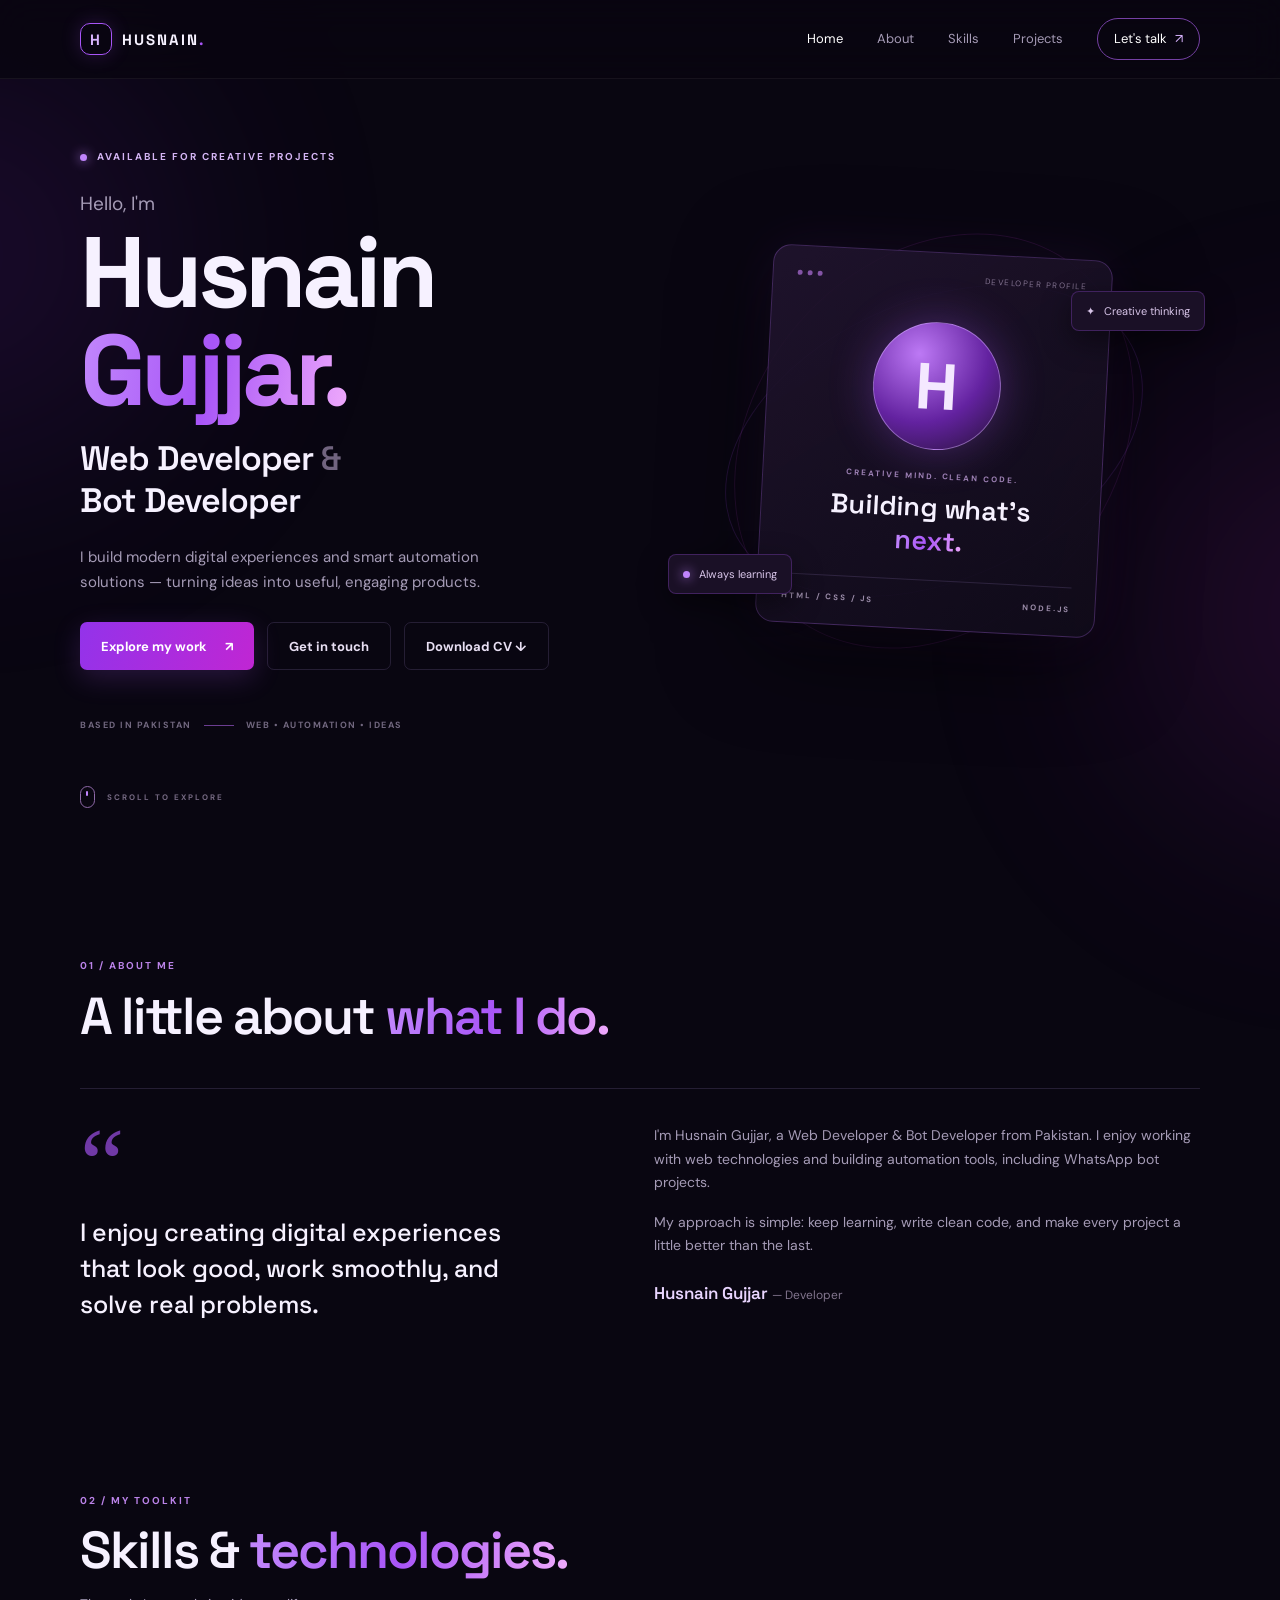
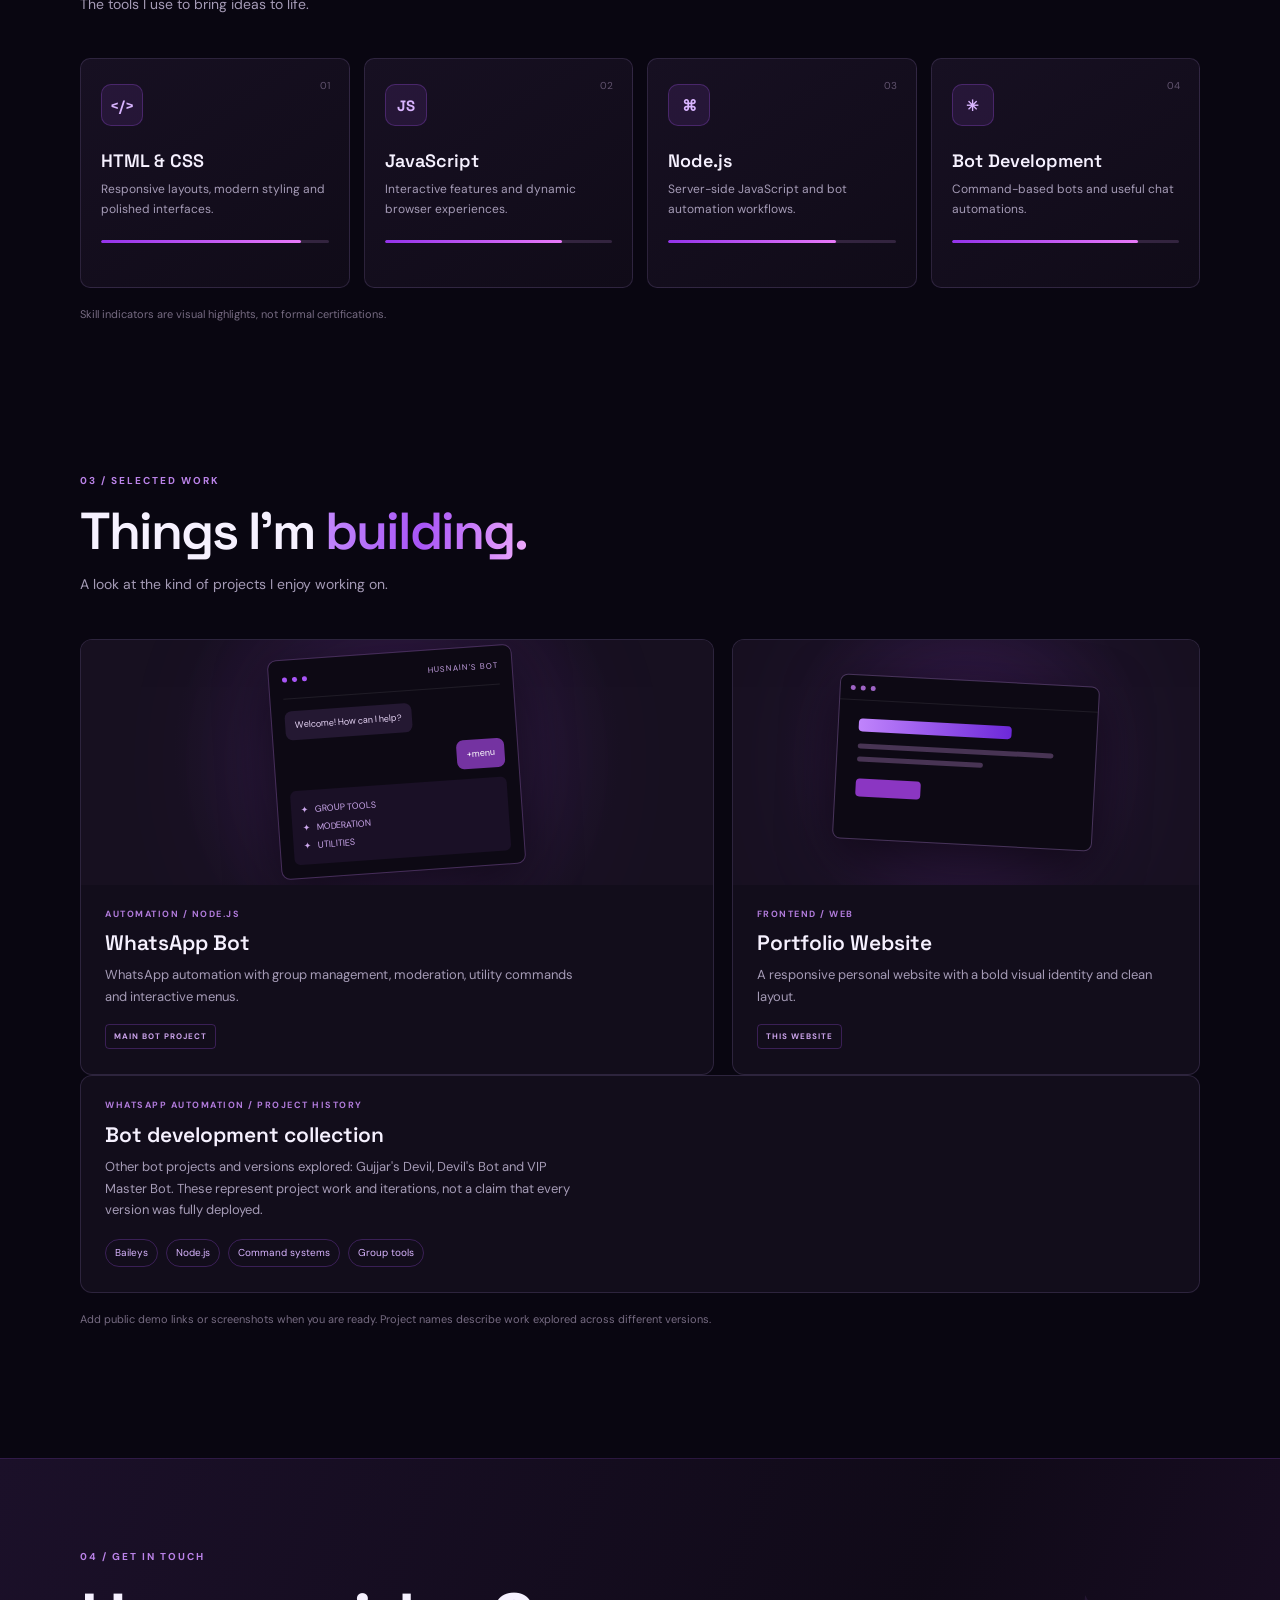
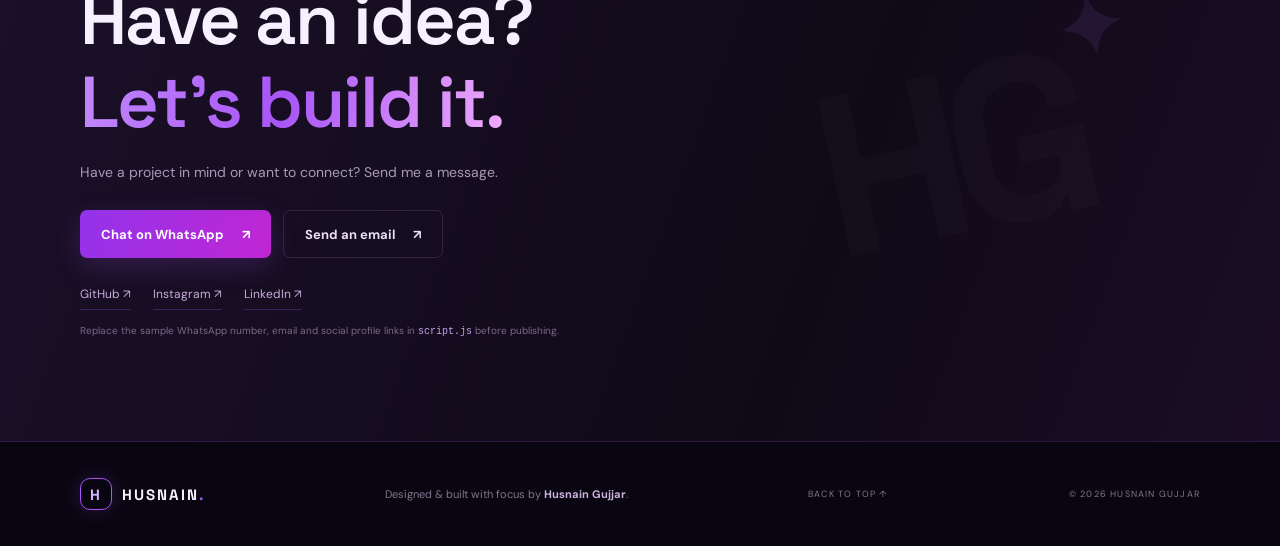
==== index.html @ bcf67e14 "Upload Husnain Portfolio Website" ====
<!DOCTYPE html>
<html lang="en">
<head>
  <meta charset="UTF-8">
  <meta name="viewport" content="width=device-width, initial-scale=1.0">
  <meta name="description" content="Husnain Gujjar — Web Developer & Bot Developer. Explore projects, skills and contact information.">
  <meta name="theme-color" content="#090611">
  <title>Husnain Gujjar | Web & Bot Developer</title>
  <link rel="preconnect" href="https://fonts.googleapis.com">
  <link rel="preconnect" href="https://fonts.gstatic.com" crossorigin>
  <link href="https://fonts.googleapis.com/css2?family=DM+Sans:wght@400;500;600;700&family=Space+Grotesk:wght@400;500;600;700&display=swap" rel="stylesheet">
  <link rel="stylesheet" href="style.css">
</head>
<body>
  <div class="page-loader" id="pageLoader" aria-label="Loading portfolio"><div class="loader-mark">H<span>.</span></div><div class="loader-track"><span></span></div><p>LOADING PORTFOLIO</p></div>
  <div class="ambient ambient-one"></div>
  <div class="ambient ambient-two"></div>
  <header class="site-header">
    <nav class="nav container" aria-label="Main navigation">
      <a class="brand" href="#home" aria-label="Husnain Gujjar home"><span class="brand-mark">H</span><span>HUSNAIN<span class="accent">.</span></span></a>
      <button class="menu-toggle" id="menuToggle" aria-label="Open navigation" aria-expanded="false"><span></span><span></span><span></span></button>
      <div class="nav-links" id="navLinks">
        <a href="#home" class="nav-link active">Home</a>
        <a href="#about" class="nav-link">About</a>
        <a href="#skills" class="nav-link">Skills</a>
        <a href="#projects" class="nav-link">Projects</a>
        <a href="#contact" class="nav-link nav-cta">Let's talk <span>↗</span></a>
      </div>
    </nav>
  </header>

  <main>
    <section class="hero section container" id="home">
      <div class="hero-copy reveal">
        <div class="eyebrow"><span class="status-dot"></span> AVAILABLE FOR CREATIVE PROJECTS</div>
        <p class="hero-intro">Hello, I'm</p>
        <h1>Husnain<br><span class="gradient-text">Gujjar.</span></h1>
        <h2>Web Developer <span class="muted">&</span><br>Bot Developer</h2>
        <p class="hero-description">I build modern digital experiences and smart automation solutions — turning ideas into useful, engaging products.</p>
        <div class="hero-actions">
          <a class="button button-primary" href="#projects">Explore my work <span>↗</span></a>
          <a class="button button-ghost" href="#contact">Get in touch</a>
          <a class="button button-ghost" href="assets/cv.pdf" download>Download CV ↓</a>
        </div>
        <div class="hero-meta"><span>BASED IN PAKISTAN</span><span class="meta-line"></span><span>WEB • AUTOMATION • IDEAS</span></div>
      </div>
      <div class="hero-art reveal">
        <div class="orbit orbit-one"></div><div class="orbit orbit-two"></div>
        <div class="profile-card">
          <div class="card-top"><span class="tiny-dot"></span><span class="tiny-dot"></span><span class="tiny-dot"></span><span class="card-label">DEVELOPER PROFILE</span></div>
          <div class="avatar photo-avatar"><img src="assets/profile.jpg" alt="Husnain Gujjar profile photo" onerror="this.style.display='none'; this.parentElement.classList.add('no-photo');"><span class="avatar-fallback">H</span><span class="avatar-spark">✦</span></div>
          <p class="card-kicker">CREATIVE MIND. CLEAN CODE.</p>
          <h3>Building what's<br><span class="gradient-text">next.</span></h3>
          <div class="card-bottom"><span>HTML / CSS / JS</span><span>NODE.JS</span></div>
        </div>
        <div class="floating-tag tag-top">✦ &nbsp; Creative thinking</div>
        <div class="floating-tag tag-bottom"><span class="status-dot"></span> Always learning</div>
      </div>
      <a href="#about" class="scroll-cue"><span class="scroll-wheel"></span> SCROLL TO EXPLORE</a>
    </section>

    <section class="section container" id="about">
      <div class="section-heading reveal"><p class="section-label">01 / ABOUT ME</p><h2>A little about <span class="gradient-text">what I do.</span></h2></div>
      <div class="about-grid">
        <div class="about-lead reveal"><span class="quote-mark">“</span><p>I enjoy creating digital experiences that look good, work smoothly, and solve real problems.</p></div>
        <div class="about-copy reveal"><p>I'm Husnain Gujjar, a Web Developer & Bot Developer from Pakistan. I enjoy working with web technologies and building automation tools, including WhatsApp bot projects.</p><p>My approach is simple: keep learning, write clean code, and make every project a little better than the last.</p><div class="about-signature">Husnain Gujjar <span>— Developer</span></div></div>
      </div>
    </section>

    <section class="section container" id="skills">
      <div class="section-heading reveal"><p class="section-label">02 / MY TOOLKIT</p><h2>Skills & <span class="gradient-text">technologies.</span></h2><p class="section-subtitle">The tools I use to bring ideas to life.</p></div>
      <div class="skills-grid">
        <article class="skill-card reveal"><span class="skill-number">01</span><div class="skill-icon">&lt;/&gt;</div><h3>HTML & CSS</h3><p>Responsive layouts, modern styling and polished interfaces.</p><div class="skill-bar"><span style="--level:88%"></span></div></article>
        <article class="skill-card reveal"><span class="skill-number">02</span><div class="skill-icon">JS</div><h3>JavaScript</h3><p>Interactive features and dynamic browser experiences.</p><div class="skill-bar"><span style="--level:78%"></span></div></article>
        <article class="skill-card reveal"><span class="skill-number">03</span><div class="skill-icon">⌘</div><h3>Node.js</h3><p>Server-side JavaScript and bot automation workflows.</p><div class="skill-bar"><span style="--level:74%"></span></div></article>
        <article class="skill-card reveal"><span class="skill-number">04</span><div class="skill-icon">✳</div><h3>Bot Development</h3><p>Command-based bots and useful chat automations.</p><div class="skill-bar"><span style="--level:82%"></span></div></article>
      </div>
      <p class="note">Skill indicators are visual highlights, not formal certifications.</p>
    </section>

    <section class="section container" id="projects">
      <div class="section-heading reveal"><p class="section-label">03 / SELECTED WORK</p><h2>Things I'm <span class="gradient-text">building.</span></h2><p class="section-subtitle">A look at the kind of projects I enjoy working on.</p></div>
      <div class="projects-grid">
        <article class="project-card project-feature reveal"><div class="project-visual visual-bot"><div class="bot-window"><div class="bot-window-top"><i></i><i></i><i></i><span>HUSNAIN'S BOT</span></div><div class="chat-line incoming">Welcome! How can I help?</div><div class="chat-line outgoing">+menu</div><div class="chat-menu">✦ &nbsp; GROUP TOOLS<br>✦ &nbsp; MODERATION<br>✦ &nbsp; UTILITIES</div></div><span class="visual-orb"></span></div><div class="project-info"><div class="project-type">AUTOMATION / NODE.JS</div><h3>WhatsApp Bot</h3><p>WhatsApp automation with group management, moderation, utility commands and interactive menus.</p><span class="project-status">MAIN BOT PROJECT</span></div></article>
        <article class="project-card reveal"><div class="project-visual visual-web"><div class="browser-mock"><div class="browser-bar"><i></i><i></i><i></i></div><div class="mock-heading"></div><div class="mock-line"></div><div class="mock-line short"></div><div class="mock-button"></div></div><span class="web-glow"></span></div><div class="project-info"><div class="project-type">FRONTEND / WEB</div><h3>Portfolio Website</h3><p>A responsive personal website with a bold visual identity and clean layout.</p><span class="project-status">THIS WEBSITE</span></div></article>
      </div>
      <article class="project-card bot-collection reveal">
        <div class="project-info">
          <div class="project-type">WHATSAPP AUTOMATION / PROJECT HISTORY</div>
          <h3>Bot development collection</h3>
          <p>Other bot projects and versions explored: Gujjar's Devil, Devil's Bot and VIP Master Bot. These represent project work and iterations, not a claim that every version was fully deployed.</p>
          <div class="project-tags"><span>Baileys</span><span>Node.js</span><span>Command systems</span><span>Group tools</span></div>
        </div>
      </article>
      <p class="note">Add public demo links or screenshots when you are ready. Project names describe work explored across different versions.</p>
    </section>

    <section class="contact-section section" id="contact">
      <div class="container contact-inner reveal"><p class="section-label">04 / GET IN TOUCH</p><h2>Have an idea?<br><span class="gradient-text">Let's build it.</span></h2><p class="contact-copy">Have a project in mind or want to connect? Send me a message.</p><div class="contact-actions">
        <a class="button button-primary" id="whatsappButton" href="https://wa.me/923000000000" target="_blank" rel="noopener">Chat on WhatsApp <span>↗</span></a>
        <a class="button button-ghost" id="emailButton" href="mailto:hello@example.com">Send an email <span>↗</span></a>
      </div>
      <div class="social-links">
        <a href="https://github.com/" target="_blank" rel="noopener">GitHub ↗</a>
        <a href="https://www.instagram.com/" target="_blank" rel="noopener">Instagram ↗</a>
        <a href="https://www.linkedin.com/" target="_blank" rel="noopener">LinkedIn ↗</a>
      </div>
      <p class="contact-hint">Replace the sample WhatsApp number, email and social profile links in <code>script.js</code> before publishing.</p></div>
      <div class="contact-decoration">HG<span>✦</span></div>
    </section>
  </main>

  <footer class="footer container"><a class="brand" href="#home"><span class="brand-mark">H</span><span>HUSNAIN<span class="accent">.</span></span></a><p>Designed & built with focus by <strong>Husnain Gujjar</strong>.</p><a href="#home" class="back-top">BACK TO TOP ↑</a><span class="copyright">© <span id="year"></span> HUSNAIN GUJJAR</span></footer>
  <script src="script.js"></script>
</body>
</html>
---- style.css ----
:root {
  --bg: #090611; --panel: #110c1c; --panel-2: #171024; --text: #f6f1ff;
  --muted: #a59bb6; --purple: #a855f7; --pink: #ec4899; --line: rgba(202,169,255,.15);
  --font: "DM Sans", sans-serif; --display: "Space Grotesk", sans-serif;
}
* { box-sizing: border-box; margin: 0; padding: 0; }
html { scroll-behavior: smooth; scroll-padding-top: 90px; }
body { background: var(--bg); color: var(--text); font-family: var(--font); line-height: 1.65; overflow-x: hidden; }
a { color: inherit; text-decoration: none; }
button { font: inherit; }
.container { width: min(1120px, calc(100% - 48px)); margin-inline: auto; }
.accent { color: var(--purple); }
.gradient-text { background: linear-gradient(100deg, #c084fc 5%, #a855f7 48%, #f0abfc 100%); -webkit-background-clip: text; background-clip: text; color: transparent; }
.ambient { position: fixed; width: 420px; height: 420px; border-radius: 50%; filter: blur(130px); opacity: .14; pointer-events: none; z-index: -1; }
.ambient-one { background: #8b2be2; top: 5%; left: -250px; }
.ambient-two { background: #c026d3; right: -280px; top: 45%; }
.site-header { position: sticky; top: 0; z-index: 20; background: rgba(9,6,17,.82); backdrop-filter: blur(18px); border-bottom: 1px solid rgba(255,255,255,.055); }
.nav { height: 78px; display: flex; align-items: center; justify-content: space-between; }
.brand { display: inline-flex; align-items: center; gap: 10px; font: 700 15px var(--display); letter-spacing: 2px; }
.brand-mark { width: 32px; height: 32px; display: grid; place-items: center; border: 1px solid #a855f7; border-radius: 10px; color: #d8b4fe; box-shadow: 0 0 20px #a855f733; }
.nav-links { display: flex; align-items: center; gap: 34px; }
.nav-link { font-size: 13px; color: var(--muted); transition: .25s; }
.nav-link:hover, .nav-link.active { color: white; }
.nav-cta { color: white; border: 1px solid #7440a3; border-radius: 30px; padding: 9px 16px; }
.nav-cta span { color: #d8b4fe; margin-left: 5px; }
.menu-toggle { display: none; background: none; border: 0; cursor: pointer; }
.menu-toggle span { display: block; width: 23px; height: 2px; margin: 5px; background: white; }
.section { padding-top: 120px; padding-bottom: 30px; }
.hero { min-height: 690px; display: grid; grid-template-columns: 1.05fr .95fr; align-items: center; position: relative; padding-top: 70px; padding-bottom: 105px; }
.eyebrow, .section-label, .hero-meta, .project-type, .project-status, .card-kicker, .card-bottom, .scroll-cue { font-size: 10px; letter-spacing: 2px; font-weight: 700; }
.eyebrow { color: #d4b5f4; display: flex; align-items: center; gap: 10px; margin-bottom: 22px; }
.status-dot, .tiny-dot { width: 7px; height: 7px; display: inline-block; border-radius: 50%; background: #c084fc; box-shadow: 0 0 12px #c084fc; }
.hero-intro { color: var(--muted); font-size: 19px; margin-bottom: 0; }
.hero h1 { font: 700 clamp(62px, 8vw, 100px)/.98 var(--display); letter-spacing: -5px; margin: 5px 0 18px; }
.hero h2 { font: 600 clamp(24px, 3vw, 34px)/1.25 var(--display); letter-spacing: -1px; }
.muted { color: #71647f; }
.hero-description { color: var(--muted); max-width: 460px; margin: 22px 0 28px; font-size: 15px; }
.hero-actions { display: flex; flex-wrap: wrap; gap: 13px; }
.button { min-height: 48px; display: inline-flex; align-items: center; justify-content: center; gap: 18px; padding: 0 21px; border-radius: 7px; font-size: 13px; font-weight: 700; transition: transform .25s, box-shadow .25s, background .25s; }
.button:hover { transform: translateY(-3px); }
.button-primary { background: linear-gradient(110deg, #9333ea, #c026d3); box-shadow: 0 8px 28px #a855f733; color: white; }
.button-primary:hover { box-shadow: 0 10px 35px #a855f766; }
.button-ghost { border: 1px solid var(--line); color: #e8dff3; }
.button-ghost:hover { background: #ffffff0b; }
.hero-meta { display: flex; align-items: center; gap: 12px; color: #71677f; margin-top: 48px; font-size: 9px; letter-spacing: 1.5px; }
.meta-line { width: 30px; height: 1px; background: #6b3d91; }
.hero-art { min-height: 430px; display: grid; place-items: center; position: relative; }
.profile-card { width: min(340px, 78%); min-height: 350px; position: relative; z-index: 2; padding: 20px 24px; border: 1px solid #b26af044; border-radius: 18px; background: linear-gradient(145deg, #21152fdd, #100b19ee); box-shadow: 0 25px 90px #0009, 0 0 55px #9b45d51b; transform: rotate(3deg); }
.card-top { display: flex; align-items: center; gap: 5px; color: #847391; }
.tiny-dot { width: 5px; height: 5px; background: #8454a6; box-shadow: none; }
.card-label { margin-left: auto; font-size: 8px; letter-spacing: 1.5px; }
.avatar { width: 128px; height: 128px; margin: 36px auto 20px; border-radius: 50%; display: grid; place-items: center; position: relative; font: 700 65px var(--display); color: #f4e8ff; background: radial-gradient(circle at 35% 25%, #bd79f5, #6322a0 55%, #241134); border: 1px solid #d8b4fe77; box-shadow: 0 0 45px #a855f755; }
.avatar-spark { position: absolute; right: -7px; top: 5px; font-size: 24px; color: #f0abfc; }
.card-kicker { text-align: center; color: #9e82b5; font-size: 8px; }
.profile-card h3 { text-align: center; font: 600 27px/1.2 var(--display); margin-top: 9px; }
.card-bottom { display: flex; justify-content: space-between; border-top: 1px solid var(--line); padding-top: 15px; margin-top: 23px; color: #9b8ca9; font-size: 8px; }
.orbit { position: absolute; border: 1px solid #a855f72a; border-radius: 50%; transform: rotate(-24deg); }
.orbit-one { width: 440px; height: 280px; }
.orbit-two { width: 360px; height: 450px; transform: rotate(40deg); border-color: #d946ef20; }
.floating-tag { position: absolute; z-index: 3; padding: 10px 14px; background: #1a1026; border: 1px solid #a855f744; border-radius: 8px; color: #d8c5e9; font-size: 11px; box-shadow: 0 10px 30px #0007; }
.tag-top { top: 65px; right: -5px; }.tag-bottom { bottom: 62px; left: 0; display: flex; align-items: center; gap: 9px; }
.scroll-cue { position: absolute; bottom: 30px; left: 0; display: flex; align-items: center; gap: 12px; color: #756982; font-size: 8px; }
.scroll-wheel { width: 15px; height: 22px; border: 1px solid #8f69a9; border-radius: 10px; position: relative; }
.scroll-wheel:after { content: ""; position: absolute; width: 2px; height: 5px; top: 4px; left: 5px; background: #c084fc; border-radius: 2px; }
.section-heading { margin-bottom: 42px; }
.section-label { color: #bb83e9; margin-bottom: 12px; }
.section-heading h2, .contact-inner h2 { font: 600 clamp(34px, 5vw, 52px)/1.15 var(--display); letter-spacing: -2px; }
.section-subtitle { color: var(--muted); margin-top: 12px; font-size: 14px; }
.about-grid { display: grid; grid-template-columns: .95fr 1.05fr; gap: 80px; padding: 35px 0 20px; border-top: 1px solid var(--line); }
.about-lead { position: relative; }
.quote-mark { font: 100px/.8 Georgia, serif; color: #a855f7; opacity: .65; }
.about-lead p { font: 500 25px/1.45 var(--display); max-width: 440px; margin-top: 8px; }
.about-copy { color: var(--muted); font-size: 14px; }
.about-copy p + p { margin-top: 17px; }
.about-signature { color: #e9d5ff; margin-top: 25px; font: 600 17px var(--display); }
.about-signature span { color: #82758e; font: 400 12px var(--font); }
.skills-grid { display: grid; grid-template-columns: repeat(4, 1fr); gap: 14px; }
.skill-card { min-height: 230px; position: relative; padding: 25px 20px; background: linear-gradient(145deg, #171022, #100b18); border: 1px solid var(--line); border-radius: 10px; transition: .3s; }
.skill-card:hover, .project-card:hover { transform: translateY(-6px); border-color: #a855f766; }
.skill-number { position: absolute; top: 19px; right: 19px; color: #62546f; font-size: 10px; }
.skill-icon { width: 42px; height: 42px; display: grid; place-items: center; border-radius: 10px; background: #a855f71c; border: 1px solid #a855f744; color: #d8b4fe; font: 700 15px var(--display); margin-bottom: 23px; }
.skill-card h3, .project-info h3 { font: 600 18px var(--display); }
.skill-card p, .project-info p { color: var(--muted); font-size: 12px; margin-top: 8px; }
.skill-bar { height: 3px; background: #33243f; margin-top: 20px; border-radius: 4px; overflow: hidden; }
.skill-bar span { display: block; width: var(--level); height: 100%; background: linear-gradient(90deg, #9333ea, #e879f9); border-radius: inherit; }
.note { color: #766b82; font-size: 11px; margin-top: 17px; }
.projects-grid { display: grid; grid-template-columns: 1.15fr .85fr; gap: 18px; }
.project-card { background: #120d1b; border: 1px solid var(--line); border-radius: 12px; overflow: hidden; transition: .3s; }
.project-visual { height: 245px; display: grid; place-items: center; position: relative; overflow: hidden; background: radial-gradient(circle at 50% 45%, #642a8d55, #171020 65%); }
.visual-web { background: radial-gradient(circle at 50% 50%, #7c2ca844, #171020 70%); }
.bot-window { width: 245px; padding: 13px; border-radius: 9px; border: 1px solid #b77ae455; background: #0d0914; box-shadow: 0 15px 50px #0008; transform: rotate(-4deg); z-index: 1; }
.bot-window-top { display: flex; align-items: center; gap: 5px; padding-bottom: 12px; border-bottom: 1px solid #ffffff14; color: #c5a1e3; font-size: 8px; letter-spacing: 1px; }
.bot-window-top i { width: 5px; height: 5px; border-radius: 50%; background: #a855f7; }.bot-window-top span { margin-left: auto; }
.chat-line { width: fit-content; padding: 7px 10px; margin-top: 12px; border-radius: 7px; font-size: 9px; }.incoming { background: #241832; color: #e7d5f6; }.outgoing { margin-left: auto; background: #7433a1; color: white; }
.chat-menu { margin-top: 10px; padding: 10px; color: #cba7ec; background: #1a1026; border-radius: 6px; font-size: 9px; line-height: 2; }
.visual-orb, .web-glow { position: absolute; width: 180px; height: 180px; border-radius: 50%; background: #a855f7; filter: blur(100px); opacity: .28; }
.browser-mock { width: 260px; height: 165px; border: 1px solid #bc8be855; border-radius: 8px; background: #0d0914; overflow: hidden; box-shadow: 0 15px 50px #0009; transform: rotate(3deg); z-index: 1; padding: 0 20px; }
.browser-bar { height: 25px; display: flex; align-items: center; gap: 5px; border-bottom: 1px solid #ffffff14; margin: 0 -20px 18px; padding: 0 10px; }.browser-bar i { width: 5px; height: 5px; border-radius: 50%; background: #9e64c5; }
.mock-heading { width: 70%; height: 13px; border-radius: 4px; background: linear-gradient(90deg, #c084fc, #6d28d9); margin-bottom: 12px; }.mock-line { width: 90%; height: 5px; border-radius: 5px; background: #483454; margin: 8px 0; }.mock-line.short { width: 58%; }.mock-button { width: 65px; height: 18px; background: #8b36c2; border-radius: 4px; margin-top: 17px; }
.project-info { padding: 22px 24px 25px; }.project-type { color: #b17bdb; font-size: 9px; letter-spacing: 1.5px; margin-bottom: 8px; }.project-info h3 { font-size: 21px; }.project-info p { max-width: 470px; font-size: 13px; }.project-status { display: inline-block; margin-top: 17px; padding: 5px 8px; border: 1px solid #a855f744; border-radius: 4px; color: #cda5ed; font-size: 8px; letter-spacing: 1px; }
.contact-section { margin-top: 100px; padding: 90px 0 100px; position: relative; overflow: hidden; background: linear-gradient(110deg, #1b1029, #100a18 65%, #1a0d25); border-top: 1px solid #a855f72b; border-bottom: 1px solid #a855f72b; }
.contact-inner { position: relative; z-index: 2; }.contact-inner h2 { font-size: clamp(45px, 7vw, 72px); margin-top: 10px; }.contact-copy { color: var(--muted); margin: 18px 0 26px; font-size: 14px; }.contact-hint { color: #796b87; font-size: 10px; margin-top: 13px; }.contact-hint code { color: #c9a0ec; }
.contact-decoration { position: absolute; right: 12%; top: 50%; transform: translateY(-50%) rotate(-12deg); font: 700 230px var(--display); color: #ffffff05; letter-spacing: -20px; }.contact-decoration span { color: #c084fc18; font-size: 80px; vertical-align: top; }
.footer { min-height: 105px; display: flex; align-items: center; justify-content: space-between; gap: 20px; flex-wrap: wrap; }.footer p { color: #82768e; font-size: 11px; }.footer p strong { color: #cbb4df; }.back-top, .copyright { color: #82768e; font-size: 9px; letter-spacing: 1.2px; }.back-top:hover { color: #d8b4fe; }
.reveal { opacity: 0; transform: translateY(22px); transition: opacity .7s ease, transform .7s ease; }.reveal.visible { opacity: 1; transform: translateY(0); }
@media (max-width: 850px) { .hero { grid-template-columns: 1fr  .8fr; gap: 10px; }.hero h1 { font-size: 76px; }.profile-card { width: 90%; }.orbit-one { width: 340px; }.orbit-two { height: 370px; }.skills-grid { grid-template-columns: repeat(2, 1fr); }.about-grid { gap: 35px; } }
@media (max-width: 650px) {
  .container { width: min(100% - 36px, 540px); }.nav { height: 68px; }.menu-toggle { display: block; }.nav-links { display: none; position: absolute; top: 68px; left: 0; right: 0; padding: 20px 24px 25px; background: #100b19; border-bottom: 1px solid var(--line); flex-direction: column; align-items: stretch; gap: 18px; }.nav-links.open { display: flex; }.nav-cta { text-align: center; }
  .hero { display: flex; flex-direction: column; align-items: stretch; padding-top: 75px; padding-bottom: 80px; }.hero h1 { font-size: clamp(65px, 18vw, 88px); letter-spacing: -4px; }.hero h2 { font-size: 27px; }.hero-description { font-size: 14px; }.hero-art { min-height: 390px; margin-top: 20px; }.profile-card { width: 270px; min-height: 325px; }.avatar { width: 110px; height: 110px; margin-top: 28px; }.tag-top { right: 0; top: 35px; }.tag-bottom { left: 0; bottom: 35px; }.orbit-one { width: 320px; height: 230px; }.orbit-two { width: 280px; height: 350px; }.scroll-cue { bottom: 15px; }
  .section { padding-top: 85px; }.section-heading h2 { font-size: 37px; }.about-grid { grid-template-columns: 1fr; gap: 20px; }.about-lead p { font-size: 23px; }.skills-grid { gap: 10px; }.skill-card { padding: 19px 15px; min-height: 220px; }.skill-card h3 { font-size: 16px; }.projects-grid { grid-template-columns: 1fr; }.project-visual { height: 220px; }.contact-section { margin-top: 65px; padding: 75px 0; }.contact-decoration { right: -5%; font-size: 150px; }.footer { padding-top: 28px; padding-bottom: 28px; }.footer p { order: 3; width: 100%; }.copyright { font-size: 8px; }
}
@media (prefers-reduced-motion: reduce) { *, *::before, *::after { scroll-behavior: auto !important; transition-duration: .01ms !important; animation-duration: .01ms !important; }.reveal { opacity: 1; transform: none; } }

/* Portfolio upgrade */
.photo-avatar { overflow:hidden; }
.photo-avatar img { position:absolute; inset:0; width:100%; height:100%; object-fit:cover; border-radius:50%; z-index:1; }
.avatar-fallback { display:none; }
.photo-avatar.no-photo .avatar-fallback { display:block; }
.contact-actions { display:flex; flex-wrap:wrap; gap:12px; }
.social-links { display:flex; flex-wrap:wrap; gap:22px; margin-top:27px; }
.social-links a { color:#c7acd9; font-size:12px; border-bottom:1px solid #a855f744; padding-bottom:4px; }
.social-links a:hover { color:#fff; }
.project-tags { display:flex; flex-wrap:wrap; gap:8px; margin-top:18px; }
.project-tags span { padding:5px 9px; border-radius:20px; border:1px solid #a855f744; color:#d8b4fe; font-size:10px; }
.bot-collection { grid-column:1 / -1; }
.page-loader { position:fixed; inset:0; z-index:1000; display:grid; align-content:center; justify-items:center; gap:17px; background:#090611; transition:opacity .5s ease, visibility .5s ease; }
.page-loader.loaded { opacity:0; visibility:hidden; }
.loader-mark { font:700 48px var(--display); color:#f3e8ff; text-shadow:0 0 30px #a855f7; }
.loader-mark span { color:#c084fc; }
.loader-track { width:130px; height:3px; background:#2b1b39; overflow:hidden; border-radius:5px; }
.loader-track span { display:block; width:45%; height:100%; background:linear-gradient(90deg,#9333ea,#f0abfc); animation:loaderMove 1s ease-in-out infinite alternate; }
.page-loader p { color:#927ba5; font-size:9px; letter-spacing:2px; }
@keyframes loaderMove { from {transform:translateX(-5%)} to {transform:translateX(125%)} }
@media(max-width:650px) { .bot-collection {grid-column:auto} .contact-actions .button {width:100%} }
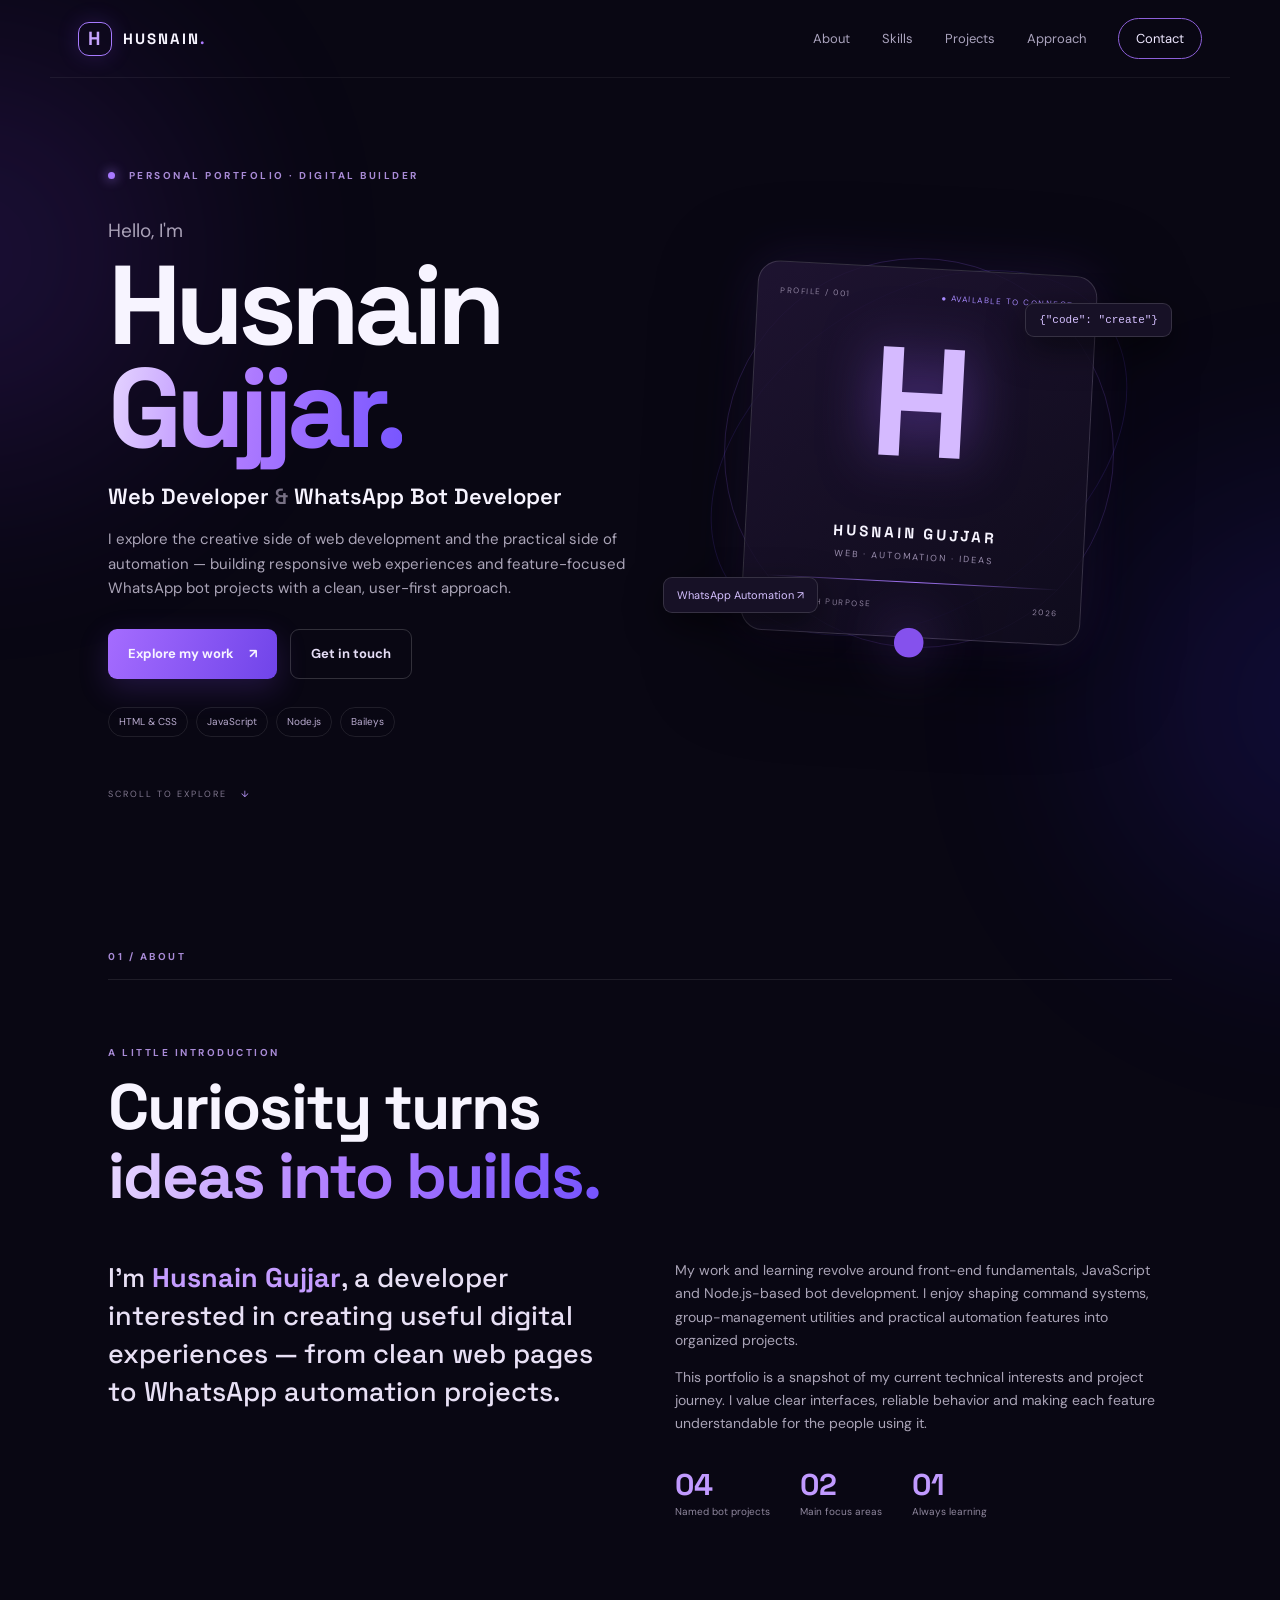
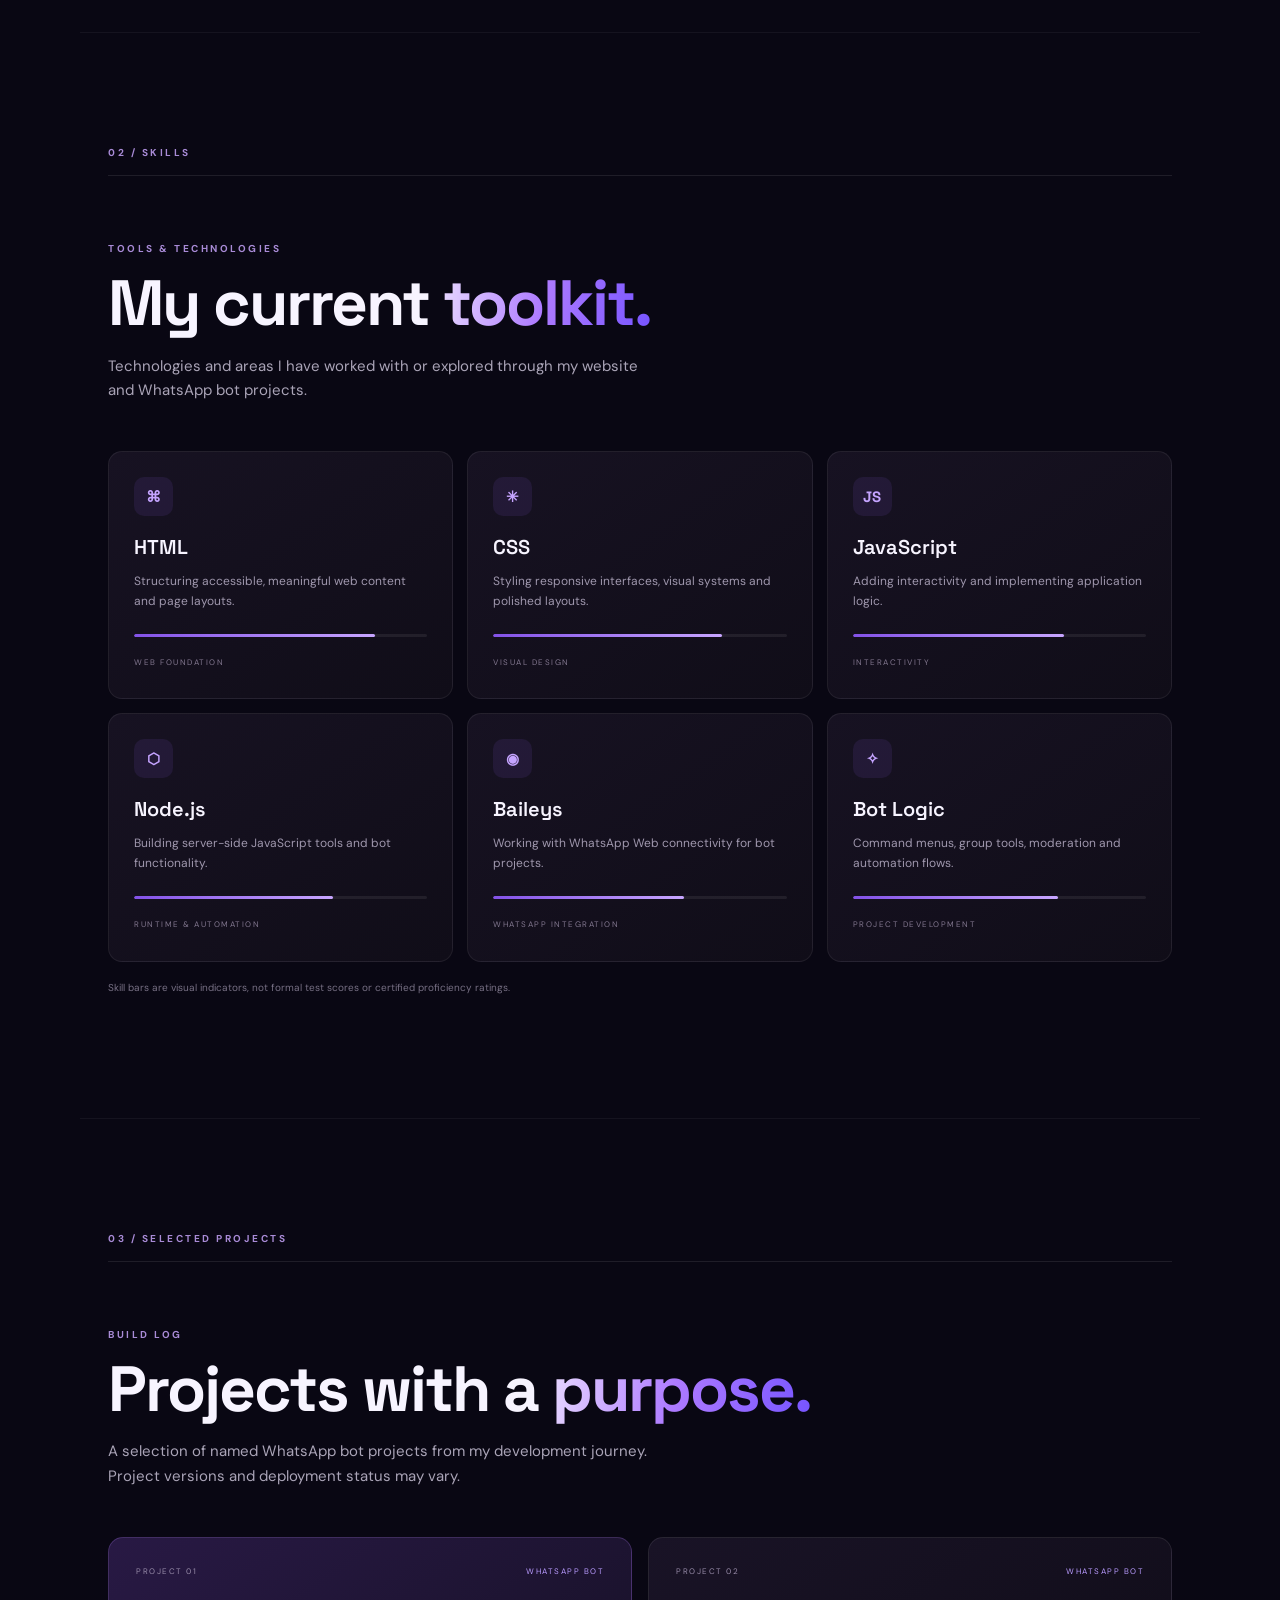
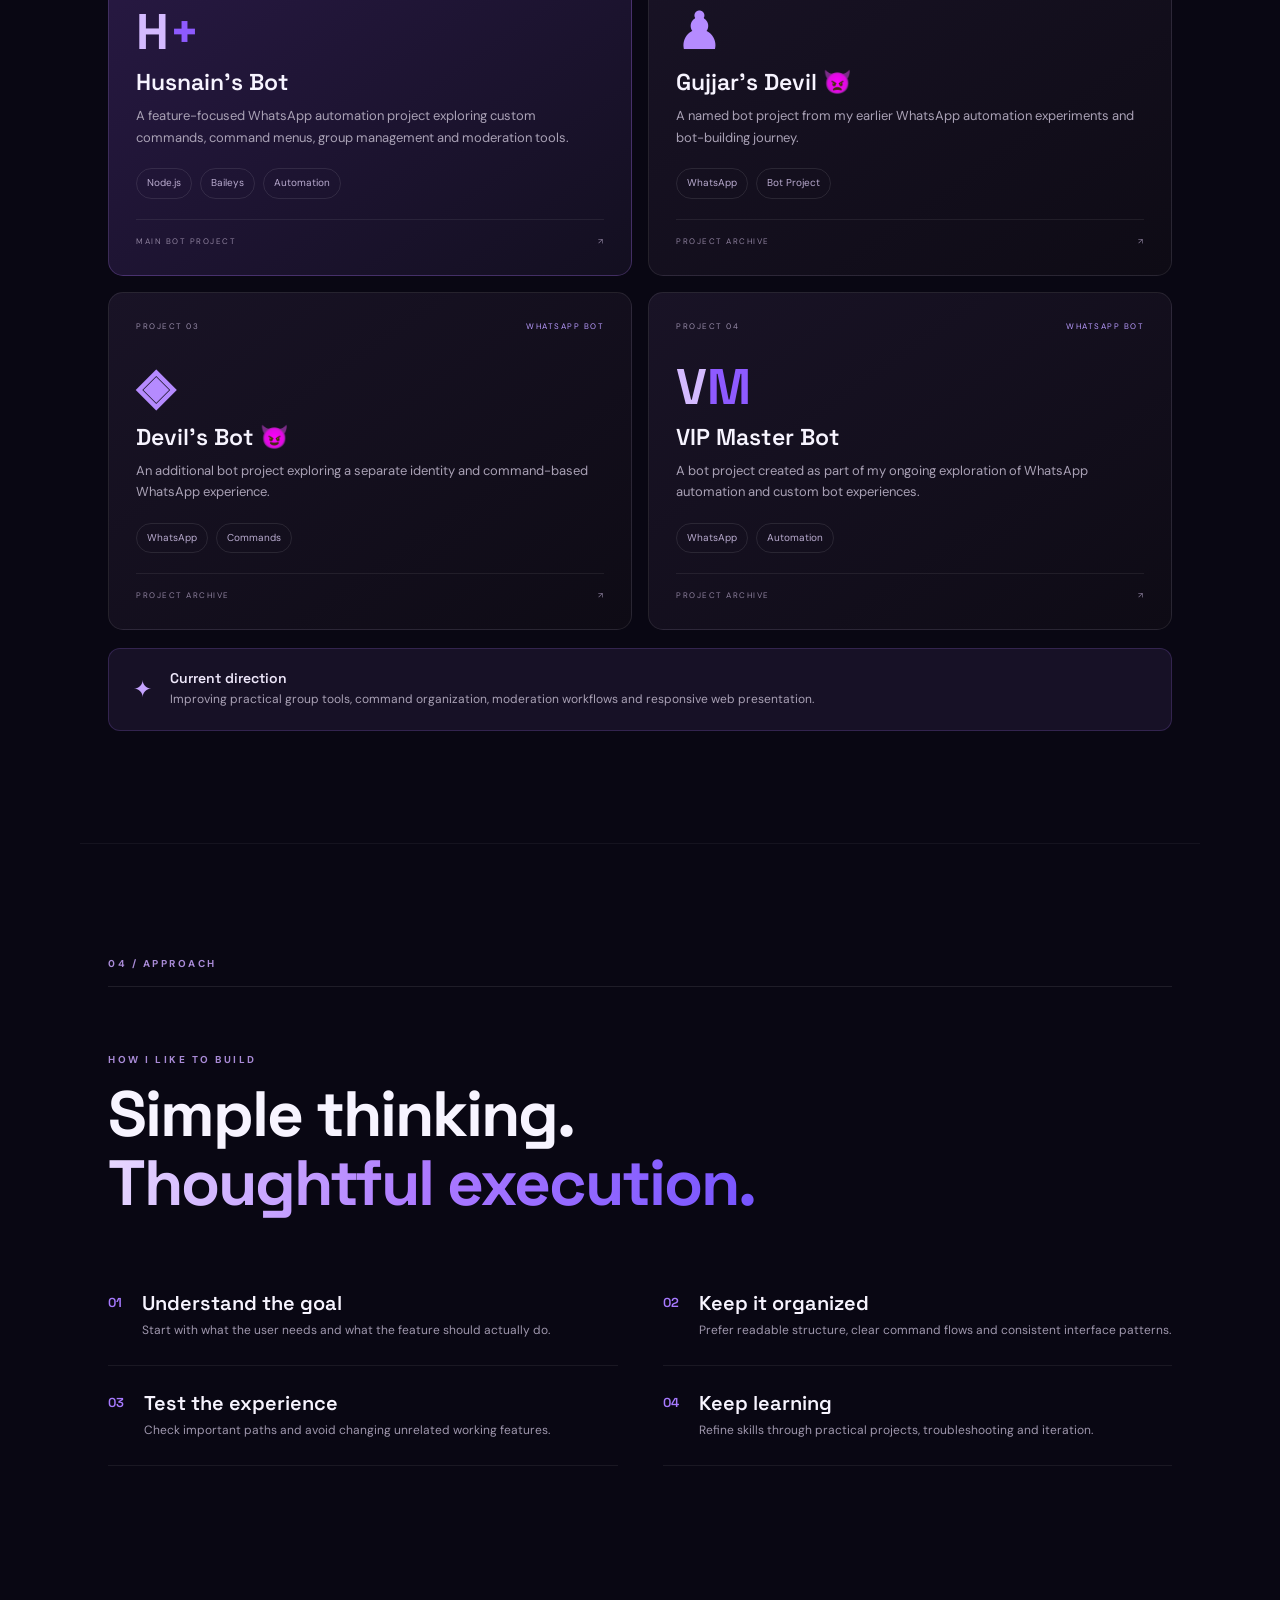
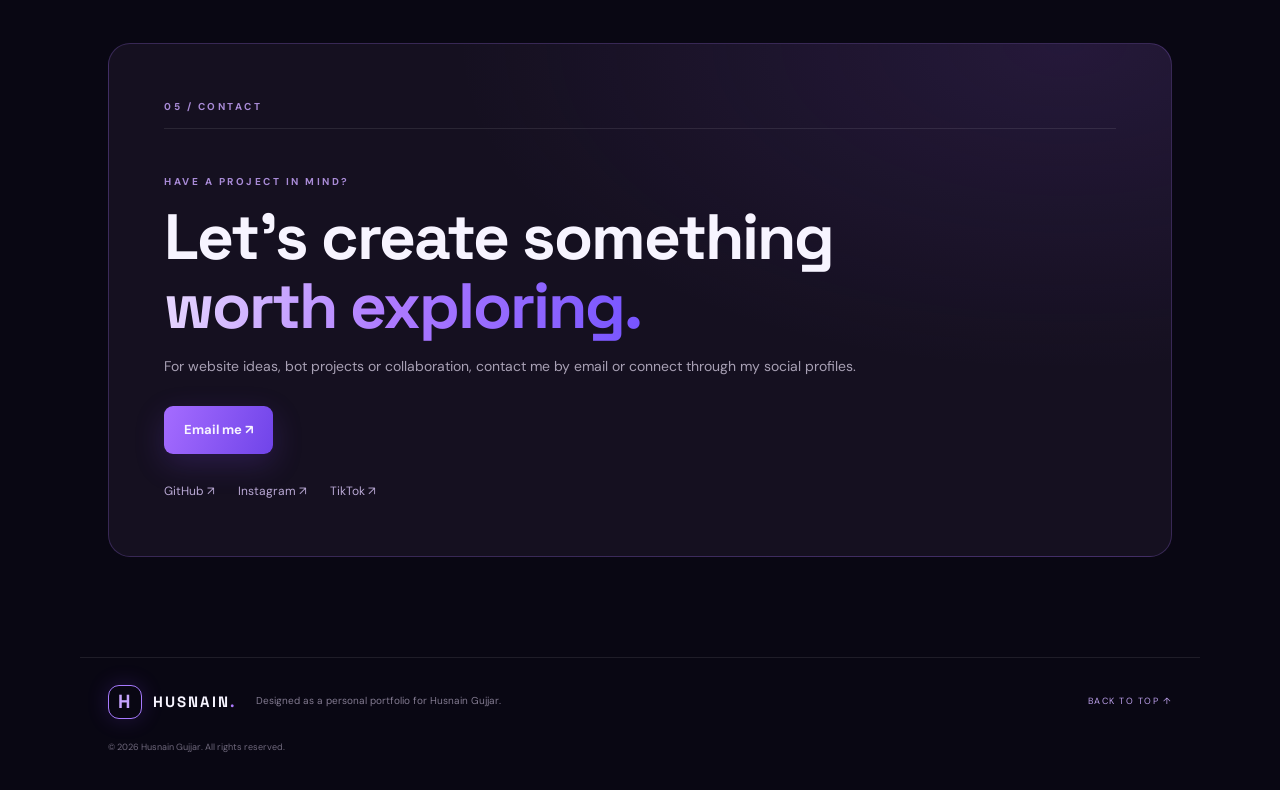
==== commit c1941795: "Husnain Gujjar Portfolio Website" ====
--- a/index.html
+++ b/index.html
@@ -1,116 +1,106 @@
-<!DOCTYPE html>
+<!doctype html>
 <html lang="en">
 <head>
-  <meta charset="UTF-8">
-  <meta name="viewport" content="width=device-width, initial-scale=1.0">
-  <meta name="description" content="Husnain Gujjar — Web Developer & Bot Developer. Explore projects, skills and contact information.">
-  <meta name="theme-color" content="#090611">
-  <title>Husnain Gujjar | Web & Bot Developer</title>
+  <meta charset="utf-8">
+  <meta name="viewport" content="width=device-width, initial-scale=1">
+  <title>Husnain Gujjar | Web Developer & WhatsApp Bot Developer</title>
+  <meta name="description" content="Explore the portfolio of Husnain Gujjar, a web and WhatsApp bot developer working with HTML, CSS, JavaScript, Node.js and Baileys to build responsive websites and automation tools.">
+  <meta name="keywords" content="Husnain Gujjar, web developer, WhatsApp bot developer, Node.js developer, Baileys, JavaScript, HTML, CSS, WhatsApp automation, portfolio">
+  <meta name="author" content="Husnain Gujjar">
+  <meta name="robots" content="index, follow">
+  <meta name="theme-color" content="#090713">
+  <meta property="og:type" content="website">
+  <meta property="og:title" content="Husnain Gujjar | Web Developer & Bot Developer">
+  <meta property="og:description" content="Personal portfolio featuring web development, WhatsApp automation and bot projects.">
+  <meta property="og:image" content="assets/og-cover.svg">
+  <meta name="twitter:card" content="summary_large_image">
+  <link rel="icon" href="assets/favicon.svg" type="image/svg+xml">
   <link rel="preconnect" href="https://fonts.googleapis.com">
   <link rel="preconnect" href="https://fonts.gstatic.com" crossorigin>
   <link href="https://fonts.googleapis.com/css2?family=DM+Sans:wght@400;500;600;700&family=Space+Grotesk:wght@400;500;600;700&display=swap" rel="stylesheet">
   <link rel="stylesheet" href="style.css">
+  <script type="application/ld+json">
+  {
+    "@context":"https://schema.org",
+    "@type":"Person",
+    "name":"Husnain Gujjar",
+    "jobTitle":"Web Developer & WhatsApp Bot Developer",
+    "knowsAbout":["HTML","CSS","JavaScript","Node.js","WhatsApp automation","Baileys","Responsive web design","Bot development"],
+    "description":"Developer focused on responsive websites and WhatsApp automation projects."
+  }
+  </script>
 </head>
 <body>
-  <div class="page-loader" id="pageLoader" aria-label="Loading portfolio"><div class="loader-mark">H<span>.</span></div><div class="loader-track"><span></span></div><p>LOADING PORTFOLIO</p></div>
-  <div class="ambient ambient-one"></div>
-  <div class="ambient ambient-two"></div>
-  <header class="site-header">
-    <nav class="nav container" aria-label="Main navigation">
-      <a class="brand" href="#home" aria-label="Husnain Gujjar home"><span class="brand-mark">H</span><span>HUSNAIN<span class="accent">.</span></span></a>
-      <button class="menu-toggle" id="menuToggle" aria-label="Open navigation" aria-expanded="false"><span></span><span></span><span></span></button>
-      <div class="nav-links" id="navLinks">
-        <a href="#home" class="nav-link active">Home</a>
-        <a href="#about" class="nav-link">About</a>
-        <a href="#skills" class="nav-link">Skills</a>
-        <a href="#projects" class="nav-link">Projects</a>
-        <a href="#contact" class="nav-link nav-cta">Let's talk <span>↗</span></a>
-      </div>
+  <div class="page-glow glow-one"></div><div class="page-glow glow-two"></div>
+  <header class="topbar">
+    <a class="brand" href="#home" aria-label="Husnain Gujjar home"><span class="brand-mark">H</span><span>HUSNAIN<span class="accent">.</span></span></a>
+    <button class="menu-toggle" aria-label="Open navigation" aria-expanded="false">☰</button>
+    <nav class="nav" id="nav">
+      <a href="#about">About</a><a href="#skills">Skills</a><a href="#projects">Projects</a><a href="#approach">Approach</a><a href="#contact" class="nav-cta">Contact</a>
     </nav>
   </header>
 
   <main>
-    <section class="hero section container" id="home">
+    <section class="hero section" id="home">
       <div class="hero-copy reveal">
-        <div class="eyebrow"><span class="status-dot"></span> AVAILABLE FOR CREATIVE PROJECTS</div>
-        <p class="hero-intro">Hello, I'm</p>
+        <div class="eyebrow"><span class="pulse"></span> PERSONAL PORTFOLIO · DIGITAL BUILDER</div>
+        <p class="hello">Hello, I'm</p>
         <h1>Husnain<br><span class="gradient-text">Gujjar.</span></h1>
-        <h2>Web Developer <span class="muted">&</span><br>Bot Developer</h2>
-        <p class="hero-description">I build modern digital experiences and smart automation solutions — turning ideas into useful, engaging products.</p>
-        <div class="hero-actions">
-          <a class="button button-primary" href="#projects">Explore my work <span>↗</span></a>
-          <a class="button button-ghost" href="#contact">Get in touch</a>
-          <a class="button button-ghost" href="assets/cv.pdf" download>Download CV ↓</a>
-        </div>
-        <div class="hero-meta"><span>BASED IN PAKISTAN</span><span class="meta-line"></span><span>WEB • AUTOMATION • IDEAS</span></div>
+        <h2>Web Developer <span class="muted">&</span> WhatsApp Bot Developer</h2>
+        <p class="hero-text">I explore the creative side of web development and the practical side of automation — building responsive web experiences and feature-focused WhatsApp bot projects with a clean, user-first approach.</p>
+        <div class="hero-actions"><a class="button primary" href="#projects">Explore my work <span>↗</span></a><a class="button secondary" href="#contact">Get in touch</a></div>
+        <div class="hero-tags"><span>HTML & CSS</span><span>JavaScript</span><span>Node.js</span><span>Baileys</span></div>
       </div>
-      <div class="hero-art reveal">
-        <div class="orbit orbit-one"></div><div class="orbit orbit-two"></div>
-        <div class="profile-card">
-          <div class="card-top"><span class="tiny-dot"></span><span class="tiny-dot"></span><span class="tiny-dot"></span><span class="card-label">DEVELOPER PROFILE</span></div>
-          <div class="avatar photo-avatar"><img src="assets/profile.jpg" alt="Husnain Gujjar profile photo" onerror="this.style.display='none'; this.parentElement.classList.add('no-photo');"><span class="avatar-fallback">H</span><span class="avatar-spark">✦</span></div>
-          <p class="card-kicker">CREATIVE MIND. CLEAN CODE.</p>
-          <h3>Building what's<br><span class="gradient-text">next.</span></h3>
-          <div class="card-bottom"><span>HTML / CSS / JS</span><span>NODE.JS</span></div>
-        </div>
-        <div class="floating-tag tag-top">✦ &nbsp; Creative thinking</div>
-        <div class="floating-tag tag-bottom"><span class="status-dot"></span> Always learning</div>
+      <div class="hero-art reveal" aria-label="Abstract purple digital profile artwork">
+        <div class="orbit orbit-a"></div><div class="orbit orbit-b"></div>
+        <div class="profile-card"><div class="card-top"><span>PROFILE / 001</span><span class="live-dot">● AVAILABLE TO CONNECT</span></div><div class="monogram">H<span>.</span></div><div class="card-name">HUSNAIN GUJJAR</div><div class="card-role">WEB · AUTOMATION · IDEAS</div><div class="card-line"></div><div class="card-bottom"><span>BUILD WITH PURPOSE</span><span>2026</span></div></div>
+        <div class="floating-chip chip-one">{"code": "create"}</div><div class="floating-chip chip-two">WhatsApp Automation ↗</div>
       </div>
-      <a href="#about" class="scroll-cue"><span class="scroll-wheel"></span> SCROLL TO EXPLORE</a>
+      <a class="scroll-cue" href="#about">SCROLL TO EXPLORE <span>↓</span></a>
     </section>
 
-    <section class="section container" id="about">
-      <div class="section-heading reveal"><p class="section-label">01 / ABOUT ME</p><h2>A little about <span class="gradient-text">what I do.</span></h2></div>
+    <section class="section about-section" id="about">
+      <div class="section-label">01 / ABOUT</div>
+      <div class="section-heading"><p class="kicker">A LITTLE INTRODUCTION</p><h2>Curiosity turns<br><span class="gradient-text">ideas into builds.</span></h2></div>
       <div class="about-grid">
-        <div class="about-lead reveal"><span class="quote-mark">“</span><p>I enjoy creating digital experiences that look good, work smoothly, and solve real problems.</p></div>
-        <div class="about-copy reveal"><p>I'm Husnain Gujjar, a Web Developer & Bot Developer from Pakistan. I enjoy working with web technologies and building automation tools, including WhatsApp bot projects.</p><p>My approach is simple: keep learning, write clean code, and make every project a little better than the last.</p><div class="about-signature">Husnain Gujjar <span>— Developer</span></div></div>
+        <div class="about-lead"><p class="large-copy">I'm <strong>Husnain Gujjar</strong>, a developer interested in creating useful digital experiences — from clean web pages to WhatsApp automation projects.</p></div>
+        <div class="about-detail"><p>My work and learning revolve around front-end fundamentals, JavaScript and Node.js-based bot development. I enjoy shaping command systems, group-management utilities and practical automation features into organized projects.</p><p>This portfolio is a snapshot of my current technical interests and project journey. I value clear interfaces, reliable behavior and making each feature understandable for the people using it.</p><div class="mini-facts"><div><strong>04</strong><span>Named bot projects</span></div><div><strong>02</strong><span>Main focus areas</span></div><div><strong>01</strong><span>Always learning</span></div></div></div>
       </div>
     </section>
 
-    <section class="section container" id="skills">
-      <div class="section-heading reveal"><p class="section-label">02 / MY TOOLKIT</p><h2>Skills & <span class="gradient-text">technologies.</span></h2><p class="section-subtitle">The tools I use to bring ideas to life.</p></div>
+    <section class="section skills-section" id="skills">
+      <div class="section-label">02 / SKILLS</div><div class="section-heading"><p class="kicker">TOOLS & TECHNOLOGIES</p><h2>My current <span class="gradient-text">toolkit.</span></h2><p class="section-intro">Technologies and areas I have worked with or explored through my website and WhatsApp bot projects.</p></div>
       <div class="skills-grid">
-        <article class="skill-card reveal"><span class="skill-number">01</span><div class="skill-icon">&lt;/&gt;</div><h3>HTML & CSS</h3><p>Responsive layouts, modern styling and polished interfaces.</p><div class="skill-bar"><span style="--level:88%"></span></div></article>
-        <article class="skill-card reveal"><span class="skill-number">02</span><div class="skill-icon">JS</div><h3>JavaScript</h3><p>Interactive features and dynamic browser experiences.</p><div class="skill-bar"><span style="--level:78%"></span></div></article>
-        <article class="skill-card reveal"><span class="skill-number">03</span><div class="skill-icon">⌘</div><h3>Node.js</h3><p>Server-side JavaScript and bot automation workflows.</p><div class="skill-bar"><span style="--level:74%"></span></div></article>
-        <article class="skill-card reveal"><span class="skill-number">04</span><div class="skill-icon">✳</div><h3>Bot Development</h3><p>Command-based bots and useful chat automations.</p><div class="skill-bar"><span style="--level:82%"></span></div></article>
+        <article class="skill-card"><span class="skill-icon">⌘</span><h3>HTML</h3><p>Structuring accessible, meaningful web content and page layouts.</p><div class="skill-bar"><i style="--level:82%"></i></div><small>WEB FOUNDATION</small></article>
+        <article class="skill-card"><span class="skill-icon">✳</span><h3>CSS</h3><p>Styling responsive interfaces, visual systems and polished layouts.</p><div class="skill-bar"><i style="--level:78%"></i></div><small>VISUAL DESIGN</small></article>
+        <article class="skill-card"><span class="skill-icon">JS</span><h3>JavaScript</h3><p>Adding interactivity and implementing application logic.</p><div class="skill-bar"><i style="--level:72%"></i></div><small>INTERACTIVITY</small></article>
+        <article class="skill-card"><span class="skill-icon">⬡</span><h3>Node.js</h3><p>Building server-side JavaScript tools and bot functionality.</p><div class="skill-bar"><i style="--level:68%"></i></div><small>RUNTIME & AUTOMATION</small></article>
+        <article class="skill-card"><span class="skill-icon">◉</span><h3>Baileys</h3><p>Working with WhatsApp Web connectivity for bot projects.</p><div class="skill-bar"><i style="--level:65%"></i></div><small>WHATSAPP INTEGRATION</small></article>
+        <article class="skill-card"><span class="skill-icon">✧</span><h3>Bot Logic</h3><p>Command menus, group tools, moderation and automation flows.</p><div class="skill-bar"><i style="--level:70%"></i></div><small>PROJECT DEVELOPMENT</small></article>
       </div>
-      <p class="note">Skill indicators are visual highlights, not formal certifications.</p>
+      <p class="note">Skill bars are visual indicators, not formal test scores or certified proficiency ratings.</p>
     </section>
 
-    <section class="section container" id="projects">
-      <div class="section-heading reveal"><p class="section-label">03 / SELECTED WORK</p><h2>Things I'm <span class="gradient-text">building.</span></h2><p class="section-subtitle">A look at the kind of projects I enjoy working on.</p></div>
+    <section class="section projects-section" id="projects">
+      <div class="section-label">03 / SELECTED PROJECTS</div><div class="section-heading"><p class="kicker">BUILD LOG</p><h2>Projects with a <span class="gradient-text">purpose.</span></h2><p class="section-intro">A selection of named WhatsApp bot projects from my development journey. Project versions and deployment status may vary.</p></div>
       <div class="projects-grid">
-        <article class="project-card project-feature reveal"><div class="project-visual visual-bot"><div class="bot-window"><div class="bot-window-top"><i></i><i></i><i></i><span>HUSNAIN'S BOT</span></div><div class="chat-line incoming">Welcome! How can I help?</div><div class="chat-line outgoing">+menu</div><div class="chat-menu">✦ &nbsp; GROUP TOOLS<br>✦ &nbsp; MODERATION<br>✦ &nbsp; UTILITIES</div></div><span class="visual-orb"></span></div><div class="project-info"><div class="project-type">AUTOMATION / NODE.JS</div><h3>WhatsApp Bot</h3><p>WhatsApp automation with group management, moderation, utility commands and interactive menus.</p><span class="project-status">MAIN BOT PROJECT</span></div></article>
-        <article class="project-card reveal"><div class="project-visual visual-web"><div class="browser-mock"><div class="browser-bar"><i></i><i></i><i></i></div><div class="mock-heading"></div><div class="mock-line"></div><div class="mock-line short"></div><div class="mock-button"></div></div><span class="web-glow"></span></div><div class="project-info"><div class="project-type">FRONTEND / WEB</div><h3>Portfolio Website</h3><p>A responsive personal website with a bold visual identity and clean layout.</p><span class="project-status">THIS WEBSITE</span></div></article>
+        <article class="project-card featured"><div class="project-meta"><span>PROJECT 01</span><span class="project-type">WHATSAPP BOT</span></div><div class="project-symbol">H<span>+</span></div><h3>Husnain's Bot</h3><p>A feature-focused WhatsApp automation project exploring custom commands, command menus, group management and moderation tools.</p><div class="project-tags"><span>Node.js</span><span>Baileys</span><span>Automation</span></div><div class="project-foot"><span>MAIN BOT PROJECT</span><span>↗</span></div></article>
+        <article class="project-card"><div class="project-meta"><span>PROJECT 02</span><span class="project-type">WHATSAPP BOT</span></div><div class="project-symbol devil">♟</div><h3>Gujjar's Devil 👿</h3><p>A named bot project from my earlier WhatsApp automation experiments and bot-building journey.</p><div class="project-tags"><span>WhatsApp</span><span>Bot Project</span></div><div class="project-foot"><span>PROJECT ARCHIVE</span><span>↗</span></div></article>
+        <article class="project-card"><div class="project-meta"><span>PROJECT 03</span><span class="project-type">WHATSAPP BOT</span></div><div class="project-symbol devil">◈</div><h3>Devil's Bot 😈</h3><p>An additional bot project exploring a separate identity and command-based WhatsApp experience.</p><div class="project-tags"><span>WhatsApp</span><span>Commands</span></div><div class="project-foot"><span>PROJECT ARCHIVE</span><span>↗</span></div></article>
+        <article class="project-card"><div class="project-meta"><span>PROJECT 04</span><span class="project-type">WHATSAPP BOT</span></div><div class="project-symbol">V<span>M</span></div><h3>VIP Master Bot</h3><p>A bot project created as part of my ongoing exploration of WhatsApp automation and custom bot experiences.</p><div class="project-tags"><span>WhatsApp</span><span>Automation</span></div><div class="project-foot"><span>PROJECT ARCHIVE</span><span>↗</span></div></article>
       </div>
-      <article class="project-card bot-collection reveal">
-        <div class="project-info">
-          <div class="project-type">WHATSAPP AUTOMATION / PROJECT HISTORY</div>
-          <h3>Bot development collection</h3>
-          <p>Other bot projects and versions explored: Gujjar's Devil, Devil's Bot and VIP Master Bot. These represent project work and iterations, not a claim that every version was fully deployed.</p>
-          <div class="project-tags"><span>Baileys</span><span>Node.js</span><span>Command systems</span><span>Group tools</span></div>
-        </div>
-      </article>
-      <p class="note">Add public demo links or screenshots when you are ready. Project names describe work explored across different versions.</p>
+      <div class="project-callout"><span class="callout-icon">✦</span><p><strong>Current direction</strong><br>Improving practical group tools, command organization, moderation workflows and responsive web presentation.</p></div>
     </section>
 
-    <section class="contact-section section" id="contact">
-      <div class="container contact-inner reveal"><p class="section-label">04 / GET IN TOUCH</p><h2>Have an idea?<br><span class="gradient-text">Let's build it.</span></h2><p class="contact-copy">Have a project in mind or want to connect? Send me a message.</p><div class="contact-actions">
-        <a class="button button-primary" id="whatsappButton" href="https://wa.me/923000000000" target="_blank" rel="noopener">Chat on WhatsApp <span>↗</span></a>
-        <a class="button button-ghost" id="emailButton" href="mailto:hello@example.com">Send an email <span>↗</span></a>
-      </div>
-      <div class="social-links">
-        <a href="https://github.com/" target="_blank" rel="noopener">GitHub ↗</a>
-        <a href="https://www.instagram.com/" target="_blank" rel="noopener">Instagram ↗</a>
-        <a href="https://www.linkedin.com/" target="_blank" rel="noopener">LinkedIn ↗</a>
-      </div>
-      <p class="contact-hint">Replace the sample WhatsApp number, email and social profile links in <code>script.js</code> before publishing.</p></div>
-      <div class="contact-decoration">HG<span>✦</span></div>
+    <section class="section approach-section" id="approach">
+      <div class="section-label">04 / APPROACH</div><div class="section-heading"><p class="kicker">HOW I LIKE TO BUILD</p><h2>Simple thinking.<br><span class="gradient-text">Thoughtful execution.</span></h2></div>
+      <div class="approach-grid"><div class="approach-item"><span>01</span><div><h3>Understand the goal</h3><p>Start with what the user needs and what the feature should actually do.</p></div></div><div class="approach-item"><span>02</span><div><h3>Keep it organized</h3><p>Prefer readable structure, clear command flows and consistent interface patterns.</p></div></div><div class="approach-item"><span>03</span><div><h3>Test the experience</h3><p>Check important paths and avoid changing unrelated working features.</p></div></div><div class="approach-item"><span>04</span><div><h3>Keep learning</h3><p>Refine skills through practical projects, troubleshooting and iteration.</p></div></div></div>
+    </section>
+
+    <section class="section contact-section" id="contact">
+      <div class="contact-panel"><div class="section-label">05 / CONTACT</div><p class="kicker">HAVE A PROJECT IN MIND?</p><h2>Let's create something<br><span class="gradient-text">worth exploring.</span></h2><p class="contact-copy">For website ideas, bot projects or collaboration, contact me by email or connect through my social profiles.</p><div class="hero-actions"><a class="button primary" id="email-link" href="mailto:mrzahusnain@gmail.com">Email me ↗</a></div><div class="social-links"><a data-platform="github" href="https://github.com/Husnain-Gujjar" target="_blank" rel="noopener">GitHub ↗</a><a data-platform="instagram" href="https://www.instagram.com/lestyouknow/" target="_blank" rel="noopener">Instagram ↗</a><a data-platform="tiktok" href="https://www.tiktok.com/@husnaingujjar7676" target="_blank" rel="noopener">TikTok ↗</a></div></div>
     </section>
   </main>
-
-  <footer class="footer container"><a class="brand" href="#home"><span class="brand-mark">H</span><span>HUSNAIN<span class="accent">.</span></span></a><p>Designed & built with focus by <strong>Husnain Gujjar</strong>.</p><a href="#home" class="back-top">BACK TO TOP ↑</a><span class="copyright">© <span id="year"></span> HUSNAIN GUJJAR</span></footer>
+  <footer><a class="brand" href="#home"><span class="brand-mark">H</span><span>HUSNAIN<span class="accent">.</span></span></a><p>Designed as a personal portfolio for Husnain Gujjar.</p><a href="#home" class="back-top">BACK TO TOP ↑</a><small>© <span id="year"></span> Husnain Gujjar. All rights reserved.</small></footer>
   <script src="script.js"></script>
-</body>
-</html>
+</body></html>
--- a/style.css
+++ b/style.css
@@ -1,134 +1,3 @@
- :root {
-  --bg: #090611; --panel: #110c1c; --panel-2: #171024; --text: #f6f1ff;
-  --muted: #a59bb6; --purple: #a855f7; --pink: #ec4899; --line: rgba(202,169,255,.15);
-  --font: "DM Sans", sans-serif; --display: "Space Grotesk", sans-serif;
-}
-* { box-sizing: border-box; margin: 0; padding: 0; }
-html { scroll-behavior: smooth; scroll-padding-top: 90px; }
-body { background: var(--bg); color: var(--text); font-family: var(--font); line-height: 1.65; overflow-x: hidden; }
-a { color: inherit; text-decoration: none; }
-button { font: inherit; }
-.container { width: min(1120px, calc(100% - 48px)); margin-inline: auto; }
-.accent { color: var(--purple); }
-.gradient-text { background: linear-gradient(100deg, #c084fc 5%, #a855f7 48%, #f0abfc 100%); -webkit-background-clip: text; background-clip: text; color: transparent; }
-.ambient { position: fixed; width: 420px; height: 420px; border-radius: 50%; filter: blur(130px); opacity: .14; pointer-events: none; z-index: -1; }
-.ambient-one { background: #8b2be2; top: 5%; left: -250px; }
-.ambient-two { background: #c026d3; right: -280px; top: 45%; }
-.site-header { position: sticky; top: 0; z-index: 20; background: rgba(9,6,17,.82); backdrop-filter: blur(18px); border-bottom: 1px solid rgba(255,255,255,.055); }
-.nav { height: 78px; display: flex; align-items: center; justify-content: space-between; }
-.brand { display: inline-flex; align-items: center; gap: 10px; font: 700 15px var(--display); letter-spacing: 2px; }
-.brand-mark { width: 32px; height: 32px; display: grid; place-items: center; border: 1px solid #a855f7; border-radius: 10px; color: #d8b4fe; box-shadow: 0 0 20px #a855f733; }
-.nav-links { display: flex; align-items: center; gap: 34px; }
-.nav-link { font-size: 13px; color: var(--muted); transition: .25s; }
-.nav-link:hover, .nav-link.active { color: white; }
-.nav-cta { color: white; border: 1px solid #7440a3; border-radius: 30px; padding: 9px 16px; }
-.nav-cta span { color: #d8b4fe; margin-left: 5px; }
-.menu-toggle { display: none; background: none; border: 0; cursor: pointer; }
-.menu-toggle span { display: block; width: 23px; height: 2px; margin: 5px; background: white; }
-.section { padding-top: 120px; padding-bottom: 30px; }
-.hero { min-height: 690px; display: grid; grid-template-columns: 1.05fr .95fr; align-items: center; position: relative; padding-top: 70px; padding-bottom: 105px; }
-.eyebrow, .section-label, .hero-meta, .project-type, .project-status, .card-kicker, .card-bottom, .scroll-cue { font-size: 10px; letter-spacing: 2px; font-weight: 700; }
-.eyebrow { color: #d4b5f4; display: flex; align-items: center; gap: 10px; margin-bottom: 22px; }
-.status-dot, .tiny-dot { width: 7px; height: 7px; display: inline-block; border-radius: 50%; background: #c084fc; box-shadow: 0 0 12px #c084fc; }
-.hero-intro { color: var(--muted); font-size: 19px; margin-bottom: 0; }
-.hero h1 { font: 700 clamp(62px, 8vw, 100px)/.98 var(--display); letter-spacing: -5px; margin: 5px 0 18px; }
-.hero h2 { font: 600 clamp(24px, 3vw, 34px)/1.25 var(--display); letter-spacing: -1px; }
-.muted { color: #71647f; }
-.hero-description { color: var(--muted); max-width: 460px; margin: 22px 0 28px; font-size: 15px; }
-.hero-actions { display: flex; flex-wrap: wrap; gap: 13px; }
-.button { min-height: 48px; display: inline-flex; align-items: center; justify-content: center; gap: 18px; padding: 0 21px; border-radius: 7px; font-size: 13px; font-weight: 700; transition: transform .25s, box-shadow .25s, background .25s; }
-.button:hover { transform: translateY(-3px); }
-.button-primary { background: linear-gradient(110deg, #9333ea, #c026d3); box-shadow: 0 8px 28px #a855f733; color: white; }
-.button-primary:hover { box-shadow: 0 10px 35px #a855f766; }
-.button-ghost { border: 1px solid var(--line); color: #e8dff3; }
-.button-ghost:hover { background: #ffffff0b; }
-.hero-meta { display: flex; align-items: center; gap: 12px; color: #71677f; margin-top: 48px; font-size: 9px; letter-spacing: 1.5px; }
-.meta-line { width: 30px; height: 1px; background: #6b3d91; }
-.hero-art { min-height: 430px; display: grid; place-items: center; position: relative; }
-.profile-card { width: min(340px, 78%); min-height: 350px; position: relative; z-index: 2; padding: 20px 24px; border: 1px solid #b26af044; border-radius: 18px; background: linear-gradient(145deg, #21152fdd, #100b19ee); box-shadow: 0 25px 90px #0009, 0 0 55px #9b45d51b; transform: rotate(3deg); }
-.card-top { display: flex; align-items: center; gap: 5px; color: #847391; }
-.tiny-dot { width: 5px; height: 5px; background: #8454a6; box-shadow: none; }
-.card-label { margin-left: auto; font-size: 8px; letter-spacing: 1.5px; }
-.avatar { width: 128px; height: 128px; margin: 36px auto 20px; border-radius: 50%; display: grid; place-items: center; position: relative; font: 700 65px var(--display); color: #f4e8ff; background: radial-gradient(circle at 35% 25%, #bd79f5, #6322a0 55%, #241134); border: 1px solid #d8b4fe77; box-shadow: 0 0 45px #a855f755; }
-.avatar-spark { position: absolute; right: -7px; top: 5px; font-size: 24px; color: #f0abfc; }
-.card-kicker { text-align: center; color: #9e82b5; font-size: 8px; }
-.profile-card h3 { text-align: center; font: 600 27px/1.2 var(--display); margin-top: 9px; }
-.card-bottom { display: flex; justify-content: space-between; border-top: 1px solid var(--line); padding-top: 15px; margin-top: 23px; color: #9b8ca9; font-size: 8px; }
-.orbit { position: absolute; border: 1px solid #a855f72a; border-radius: 50%; transform: rotate(-24deg); }
-.orbit-one { width: 440px; height: 280px; }
-.orbit-two { width: 360px; height: 450px; transform: rotate(40deg); border-color: #d946ef20; }
-.floating-tag { position: absolute; z-index: 3; padding: 10px 14px; background: #1a1026; border: 1px solid #a855f744; border-radius: 8px; color: #d8c5e9; font-size: 11px; box-shadow: 0 10px 30px #0007; }
-.tag-top { top: 65px; right: -5px; }.tag-bottom { bottom: 62px; left: 0; display: flex; align-items: center; gap: 9px; }
-.scroll-cue { position: absolute; bottom: 30px; left: 0; display: flex; align-items: center; gap: 12px; color: #756982; font-size: 8px; }
-.scroll-wheel { width: 15px; height: 22px; border: 1px solid #8f69a9; border-radius: 10px; position: relative; }
-.scroll-wheel:after { content: ""; position: absolute; width: 2px; height: 5px; top: 4px; left: 5px; background: #c084fc; border-radius: 2px; }
-.section-heading { margin-bottom: 42px; }
-.section-label { color: #bb83e9; margin-bottom: 12px; }
-.section-heading h2, .contact-inner h2 { font: 600 clamp(34px, 5vw, 52px)/1.15 var(--display); letter-spacing: -2px; }
-.section-subtitle { color: var(--muted); margin-top: 12px; font-size: 14px; }
-.about-grid { display: grid; grid-template-columns: .95fr 1.05fr; gap: 80px; padding: 35px 0 20px; border-top: 1px solid var(--line); }
-.about-lead { position: relative; }
-.quote-mark { font: 100px/.8 Georgia, serif; color: #a855f7; opacity: .65; }
-.about-lead p { font: 500 25px/1.45 var(--display); max-width: 440px; margin-top: 8px; }
-.about-copy { color: var(--muted); font-size: 14px; }
-.about-copy p + p { margin-top: 17px; }
-.about-signature { color: #e9d5ff; margin-top: 25px; font: 600 17px var(--display); }
-.about-signature span { color: #82758e; font: 400 12px var(--font); }
-.skills-grid { display: grid; grid-template-columns: repeat(4, 1fr); gap: 14px; }
-.skill-card { min-height: 230px; position: relative; padding: 25px 20px; background: linear-gradient(145deg, #171022, #100b18); border: 1px solid var(--line); border-radius: 10px; transition: .3s; }
-.skill-card:hover, .project-card:hover { transform: translateY(-6px); border-color: #a855f766; }
-.skill-number { position: absolute; top: 19px; right: 19px; color: #62546f; font-size: 10px; }
-.skill-icon { width: 42px; height: 42px; display: grid; place-items: center; border-radius: 10px; background: #a855f71c; border: 1px solid #a855f744; color: #d8b4fe; font: 700 15px var(--display); margin-bottom: 23px; }
-.skill-card h3, .project-info h3 { font: 600 18px var(--display); }
-.skill-card p, .project-info p { color: var(--muted); font-size: 12px; margin-top: 8px; }
-.skill-bar { height: 3px; background: #33243f; margin-top: 20px; border-radius: 4px; overflow: hidden; }
-.skill-bar span { display: block; width: var(--level); height: 100%; background: linear-gradient(90deg, #9333ea, #e879f9); border-radius: inherit; }
-.note { color: #766b82; font-size: 11px; margin-top: 17px; }
-.projects-grid { display: grid; grid-template-columns: 1.15fr .85fr; gap: 18px; }
-.project-card { background: #120d1b; border: 1px solid var(--line); border-radius: 12px; overflow: hidden; transition: .3s; }
-.project-visual { height: 245px; display: grid; place-items: center; position: relative; overflow: hidden; background: radial-gradient(circle at 50% 45%, #642a8d55, #171020 65%); }
-.visual-web { background: radial-gradient(circle at 50% 50%, #7c2ca844, #171020 70%); }
-.bot-window { width: 245px; padding: 13px; border-radius: 9px; border: 1px solid #b77ae455; background: #0d0914; box-shadow: 0 15px 50px #0008; transform: rotate(-4deg); z-index: 1; }
-.bot-window-top { display: flex; align-items: center; gap: 5px; padding-bottom: 12px; border-bottom: 1px solid #ffffff14; color: #c5a1e3; font-size: 8px; letter-spacing: 1px; }
-.bot-window-top i { width: 5px; height: 5px; border-radius: 50%; background: #a855f7; }.bot-window-top span { margin-left: auto; }
-.chat-line { width: fit-content; padding: 7px 10px; margin-top: 12px; border-radius: 7px; font-size: 9px; }.incoming { background: #241832; color: #e7d5f6; }.outgoing { margin-left: auto; background: #7433a1; color: white; }
-.chat-menu { margin-top: 10px; padding: 10px; color: #cba7ec; background: #1a1026; border-radius: 6px; font-size: 9px; line-height: 2; }
-.visual-orb, .web-glow { position: absolute; width: 180px; height: 180px; border-radius: 50%; background: #a855f7; filter: blur(100px); opacity: .28; }
-.browser-mock { width: 260px; height: 165px; border: 1px solid #bc8be855; border-radius: 8px; background: #0d0914; overflow: hidden; box-shadow: 0 15px 50px #0009; transform: rotate(3deg); z-index: 1; padding: 0 20px; }
-.browser-bar { height: 25px; display: flex; align-items: center; gap: 5px; border-bottom: 1px solid #ffffff14; margin: 0 -20px 18px; padding: 0 10px; }.browser-bar i { width: 5px; height: 5px; border-radius: 50%; background: #9e64c5; }
-.mock-heading { width: 70%; height: 13px; border-radius: 4px; background: linear-gradient(90deg, #c084fc, #6d28d9); margin-bottom: 12px; }.mock-line { width: 90%; height: 5px; border-radius: 5px; background: #483454; margin: 8px 0; }.mock-line.short { width: 58%; }.mock-button { width: 65px; height: 18px; background: #8b36c2; border-radius: 4px; margin-top: 17px; }
-.project-info { padding: 22px 24px 25px; }.project-type { color: #b17bdb; font-size: 9px; letter-spacing: 1.5px; margin-bottom: 8px; }.project-info h3 { font-size: 21px; }.project-info p { max-width: 470px; font-size: 13px; }.project-status { display: inline-block; margin-top: 17px; padding: 5px 8px; border: 1px solid #a855f744; border-radius: 4px; color: #cda5ed; font-size: 8px; letter-spacing: 1px; }
-.contact-section { margin-top: 100px; padding: 90px 0 100px; position: relative; overflow: hidden; background: linear-gradient(110deg, #1b1029, #100a18 65%, #1a0d25); border-top: 1px solid #a855f72b; border-bottom: 1px solid #a855f72b; }
-.contact-inner { position: relative; z-index: 2; }.contact-inner h2 { font-size: clamp(45px, 7vw, 72px); margin-top: 10px; }.contact-copy { color: var(--muted); margin: 18px 0 26px; font-size: 14px; }.contact-hint { color: #796b87; font-size: 10px; margin-top: 13px; }.contact-hint code { color: #c9a0ec; }
-.contact-decoration { position: absolute; right: 12%; top: 50%; transform: translateY(-50%) rotate(-12deg); font: 700 230px var(--display); color: #ffffff05; letter-spacing: -20px; }.contact-decoration span { color: #c084fc18; font-size: 80px; vertical-align: top; }
-.footer { min-height: 105px; display: flex; align-items: center; justify-content: space-between; gap: 20px; flex-wrap: wrap; }.footer p { color: #82768e; font-size: 11px; }.footer p strong { color: #cbb4df; }.back-top, .copyright { color: #82768e; font-size: 9px; letter-spacing: 1.2px; }.back-top:hover { color: #d8b4fe; }
-.reveal { opacity: 0; transform: translateY(22px); transition: opacity .7s ease, transform .7s ease; }.reveal.visible { opacity: 1; transform: translateY(0); }
-@media (max-width: 850px) { .hero { grid-template-columns: 1fr  .8fr; gap: 10px; }.hero h1 { font-size: 76px; }.profile-card { width: 90%; }.orbit-one { width: 340px; }.orbit-two { height: 370px; }.skills-grid { grid-template-columns: repeat(2, 1fr); }.about-grid { gap: 35px; } }
-@media (max-width: 650px) {
-  .container { width: min(100% - 36px, 540px); }.nav { height: 68px; }.menu-toggle { display: block; }.nav-links { display: none; position: absolute; top: 68px; left: 0; right: 0; padding: 20px 24px 25px; background: #100b19; border-bottom: 1px solid var(--line); flex-direction: column; align-items: stretch; gap: 18px; }.nav-links.open { display: flex; }.nav-cta { text-align: center; }
-  .hero { display: flex; flex-direction: column; align-items: stretch; padding-top: 75px; padding-bottom: 80px; }.hero h1 { font-size: clamp(65px, 18vw, 88px); letter-spacing: -4px; }.hero h2 { font-size: 27px; }.hero-description { font-size: 14px; }.hero-art { min-height: 390px; margin-top: 20px; }.profile-card { width: 270px; min-height: 325px; }.avatar { width: 110px; height: 110px; margin-top: 28px; }.tag-top { right: 0; top: 35px; }.tag-bottom { left: 0; bottom: 35px; }.orbit-one { width: 320px; height: 230px; }.orbit-two { width: 280px; height: 350px; }.scroll-cue { bottom: 15px; }
-  .section { padding-top: 85px; }.section-heading h2 { font-size: 37px; }.about-grid { grid-template-columns: 1fr; gap: 20px; }.about-lead p { font-size: 23px; }.skills-grid { gap: 10px; }.skill-card { padding: 19px 15px; min-height: 220px; }.skill-card h3 { font-size: 16px; }.projects-grid { grid-template-columns: 1fr; }.project-visual { height: 220px; }.contact-section { margin-top: 65px; padding: 75px 0; }.contact-decoration { right: -5%; font-size: 150px; }.footer { padding-top: 28px; padding-bottom: 28px; }.footer p { order: 3; width: 100%; }.copyright { font-size: 8px; }
-}
-@media (prefers-reduced-motion: reduce) { *, *::before, *::after { scroll-behavior: auto !important; transition-duration: .01ms !important; animation-duration: .01ms !important; }.reveal { opacity: 1; transform: none; } }
-
-/* Portfolio upgrade */
-.photo-avatar { overflow:hidden; }
-.photo-avatar img { position:absolute; inset:0; width:100%; height:100%; object-fit:cover; border-radius:50%; z-index:1; }
-.avatar-fallback { display:none; }
-.photo-avatar.no-photo .avatar-fallback { display:block; }
-.contact-actions { display:flex; flex-wrap:wrap; gap:12px; }
-.social-links { display:flex; flex-wrap:wrap; gap:22px; margin-top:27px; }
-.social-links a { color:#c7acd9; font-size:12px; border-bottom:1px solid #a855f744; padding-bottom:4px; }
-.social-links a:hover { color:#fff; }
-.project-tags { display:flex; flex-wrap:wrap; gap:8px; margin-top:18px; }
-.project-tags span { padding:5px 9px; border-radius:20px; border:1px solid #a855f744; color:#d8b4fe; font-size:10px; }
-.bot-collection { grid-column:1 / -1; }
-.page-loader { position:fixed; inset:0; z-index:1000; display:grid; align-content:center; justify-items:center; gap:17px; background:#090611; transition:opacity .5s ease, visibility .5s ease; }
-.page-loader.loaded { opacity:0; visibility:hidden; }
-.loader-mark { font:700 48px var(--display); color:#f3e8ff; text-shadow:0 0 30px #a855f7; }
-.loader-mark span { color:#c084fc; }
-.loader-track { width:130px; height:3px; background:#2b1b39; overflow:hidden; border-radius:5px; }
-.loader-track span { display:block; width:45%; height:100%; background:linear-gradient(90deg,#9333ea,#f0abfc); animation:loaderMove 1s ease-in-out infinite alternate; }
-.page-loader p { color:#927ba5; font-size:9px; letter-spacing:2px; }
-@keyframes loaderMove { from {transform:translateX(-5%)} to {transform:translateX(125%)} }
-@media(max-width:650px) { .bot-collection {grid-column:auto} .contact-actions .button {width:100%} }
+*{box-sizing:border-box}html{scroll-behavior:smooth;scroll-padding-top:90px}body{margin:0;background:#090713;color:#f7f4ff;font-family:"DM Sans",sans-serif;line-height:1.65;overflow-x:hidden}a{color:inherit;text-decoration:none}.page-glow{position:fixed;width:420px;height:420px;border-radius:50%;filter:blur(120px);opacity:.16;pointer-events:none;z-index:-1}.glow-one{background:#873cff;top:5%;left:-240px}.glow-two{background:#3c2bff;right:-260px;top:55%}.topbar{height:78px;max-width:1180px;margin:auto;padding:0 28px;display:flex;align-items:center;justify-content:space-between;border-bottom:1px solid #ffffff10;position:relative;z-index:5}.brand{display:flex;align-items:center;gap:11px;font:700 15px "Space Grotesk";letter-spacing:2px}.brand-mark{width:34px;height:34px;border:1px solid #a77aff;border-radius:11px;display:grid;place-items:center;color:#c6a4ff;font-size:19px;box-shadow:0 0 22px #8b4dff30}.accent{color:#ad7aff}.nav{display:flex;align-items:center;gap:32px;font-size:13px;color:#aaa3bd}.nav a:hover,.social-links a:hover{color:#c6a4ff}.nav-cta{padding:9px 17px;border:1px solid #8d60d9;border-radius:30px;color:#eee7ff}.menu-toggle{display:none;background:none;color:white;border:0;font-size:25px}.section{max-width:1120px;margin:auto;padding:112px 28px;position:relative}.hero{min-height:690px;display:grid;grid-template-columns:1.05fr .95fr;align-items:center;padding-top:90px;padding-bottom:100px}.eyebrow,.kicker,.section-label{font-size:10px;letter-spacing:2.5px;color:#a98bd7;font-weight:700}.pulse{display:inline-block;width:7px;height:7px;background:#a879ff;border-radius:50%;box-shadow:0 0 12px #a879ff;margin-right:9px}.hello{font-size:19px;color:#aaa2b8;margin:30px 0 0}.hero h1{font:700 clamp(64px,9vw,112px)/.92 "Space Grotesk";letter-spacing:-6px;margin:8px 0 22px}.gradient-text{background:linear-gradient(100deg,#e8d9ff,#ad7aff 48%,#7654ff);-webkit-background-clip:text;background-clip:text;color:transparent}.hero h2{font:600 clamp(17px,2vw,22px) "Space Grotesk";margin:0 0 17px}.muted{color:#777084}.hero-text,.section-intro{max-width:540px;color:#aaa4b7;font-size:15px}.hero-actions{display:flex;gap:13px;flex-wrap:wrap;margin:28px 0}.button{display:inline-flex;align-items:center;gap:15px;padding:13px 20px;border-radius:9px;font-size:13px;font-weight:700;transition:.25s}.button:hover{transform:translateY(-3px)}.primary{background:linear-gradient(110deg,#a56cff,#7044e9);box-shadow:0 10px 30px #8149ed35}.secondary{border:1px solid #ffffff2b;color:#e5ddf5}.hero-tags,.project-tags{display:flex;gap:8px;flex-wrap:wrap}.hero-tags span,.project-tags span{font-size:10px;color:#b9abcF;border:1px solid #ffffff18;padding:6px 10px;border-radius:30px}.hero-art{height:430px;display:grid;place-items:center;position:relative}.profile-card{width:min(340px,85%);height:370px;padding:22px;border:1px solid #ffffff25;border-radius:22px;background:linear-gradient(145deg,#211635dd,#100d1ddd);box-shadow:0 25px 90px #0008,0 0 55px #8b54ff25;position:relative;z-index:2;transform:rotate(3deg)}.card-top,.card-bottom,.project-meta,.project-foot{display:flex;justify-content:space-between;align-items:center;font-size:8px;letter-spacing:1.5px;color:#8f829f}.live-dot{color:#a98aff}.monogram{height:220px;display:grid;place-items:center;font:700 155px "Space Grotesk";color:#d5baff;text-shadow:0 0 55px #9c5dff80}.monogram span{color:#8551ed}.card-name{text-align:center;font:700 15px "Space Grotesk";letter-spacing:3px}.card-role{text-align:center;font-size:9px;letter-spacing:2px;color:#9b8eae;margin-top:7px}.card-line{height:1px;background:linear-gradient(90deg,transparent,#a879ff,transparent);margin:17px 0}.orbit{position:absolute;border:1px solid #9a6aff3b;border-radius:50%;width:390px;height:390px}.orbit-b{width:460px;height:310px;transform:rotate(-35deg);border-color:#7654ff2b}.floating-chip{position:absolute;z-index:3;padding:10px 13px;background:#171126;border:1px solid #ffffff22;border-radius:9px;font:11px monospace;color:#d5c0ff;box-shadow:0 12px 35px #0008}.chip-one{top:65px;right:0}.chip-two{bottom:55px;left:-4px;font-family:"DM Sans"}.scroll-cue{position:absolute;bottom:35px;left:28px;font-size:9px;letter-spacing:2px;color:#81788f}.scroll-cue span{color:#bd9aff;margin-left:10px}.section-label{border-bottom:1px solid #ffffff17;padding-bottom:13px;margin-bottom:65px}.section-heading{margin-bottom:48px}.section-heading .kicker,.contact-panel .kicker{margin:0 0 12px}.section-heading h2,.contact-panel h2{font:700 clamp(38px,6vw,64px)/1.08 "Space Grotesk";letter-spacing:-2px;margin:0}.about-grid{display:grid;grid-template-columns:1fr 1fr;gap:70px}.large-copy{font:500 27px/1.4 "Space Grotesk";color:#e8e0f5;margin:0}.large-copy strong{color:#c49cff}.about-detail p{color:#aaa4b7;font-size:14px;margin-top:0}.mini-facts{display:flex;gap:30px;margin-top:30px}.mini-facts div{display:flex;flex-direction:column}.mini-facts strong{font:700 30px "Space Grotesk";color:#c19aff}.mini-facts span{font-size:10px;color:#8f879d}.skills-section{border-top:1px solid #ffffff0d}.skills-grid{display:grid;grid-template-columns:repeat(3,1fr);gap:14px}.skill-card{padding:25px;background:linear-gradient(145deg,#171222,#100d18);border:1px solid #ffffff12;border-radius:14px;transition:.25s}.skill-card:hover,.project-card:hover{transform:translateY(-5px);border-color:#9e70e85c}.skill-icon{display:grid;place-items:center;width:39px;height:39px;border-radius:10px;background:#8c5ce51b;color:#c5a4ff;font:700 15px "Space Grotesk"}.skill-card h3,.approach-item h3{font:600 20px "Space Grotesk";margin:18px 0 5px}.skill-card p,.approach-item p{font-size:12px;color:#9f97ad;min-height:40px}.skill-bar{height:3px;background:#ffffff12;border-radius:9px;margin:22px 0 10px;overflow:hidden}.skill-bar i{display:block;width:var(--level);height:100%;background:linear-gradient(90deg,#8352e8,#c7a5ff);border-radius:9px}.skill-card small{font-size:8px;letter-spacing:1.5px;color:#82778f}.note{font-size:10px;color:#777084;margin-top:18px}.projects-section{border-top:1px solid #ffffff0d}.projects-grid{display:grid;grid-template-columns:repeat(2,1fr);gap:16px}.project-card{padding:27px;border:1px solid #ffffff17;border-radius:15px;background:linear-gradient(145deg,#191326,#0e0b15);transition:.25s;min-height:310px;display:flex;flex-direction:column}.project-card.featured{background:linear-gradient(145deg,#281944,#130f20);border-color:#9a70d84a}.project-meta{color:#988ca9}.project-type{color:#b99bff}.project-symbol{font:700 50px "Space Grotesk";color:#d4baff;margin:22px 0 3px}.project-symbol span{color:#8e5aff}.project-symbol.devil{color:#b58bff}.project-card h3{font:600 23px "Space Grotesk";margin:0 0 8px}.project-card p{font-size:13px;color:#a9a1b5;max-width:460px;margin:0 0 20px}.project-tags{margin-top:auto}.project-foot{border-top:1px solid #ffffff12;padding-top:15px;margin-top:20px}.project-callout{display:flex;gap:18px;align-items:center;border:1px solid #8e64d83b;background:#171126;padding:20px 24px;border-radius:12px;margin-top:18px}.callout-icon{font-size:23px;color:#c5a3ff}.project-callout p{font-size:12px;color:#a9a1b5;margin:0}.project-callout strong{font:600 14px "Space Grotesk";color:#eee7fa}.approach-section{border-top:1px solid #ffffff0d}.approach-grid{display:grid;grid-template-columns:1fr 1fr;gap:0 45px}.approach-item{display:flex;gap:20px;padding:24px 0;border-bottom:1px solid #ffffff12}.approach-item>span{font:600 13px "Space Grotesk";color:#a77aff;padding-top:4px}.approach-item h3{margin:0}.approach-item p{margin:5px 0 0;min-height:0}.contact-section{padding-top:65px;padding-bottom:100px}.contact-panel{border:1px solid #8d65d54a;border-radius:22px;padding:55px;background:radial-gradient(ellipse at 90% 0%,#7042b52c,transparent 45%),#151020}.contact-panel .section-label{margin-bottom:45px}.contact-panel h2{margin-top:12px}.contact-copy{color:#a8a0b4;font-size:14px}.social-links{display:flex;gap:23px;flex-wrap:wrap;margin-top:28px;font-size:12px;color:#b9a8d4}footer{max-width:1120px;margin:auto;padding:25px 28px 35px;border-top:1px solid #ffffff17;display:flex;align-items:center;gap:20px;flex-wrap:wrap}footer p{font-size:10px;color:#827a90;margin-right:auto}footer small{width:100%;font-size:9px;color:#6f687c}.back-top{font-size:9px;letter-spacing:1.5px;color:#bda1ec}.reveal{opacity:0;transform:translateY(18px);transition:opacity .7s ease,transform .7s ease}.reveal.visible{opacity:1;transform:translateY(0)}
+@media(max-width:760px){.topbar{height:68px;padding:0 20px}.menu-toggle{display:block}.nav{display:none;position:absolute;top:68px;left:0;right:0;padding:20px;background:#100c1b;border-bottom:1px solid #ffffff18;flex-direction:column;gap:18px}.nav.open{display:flex}.section{padding:82px 21px}.hero{grid-template-columns:1fr;padding-top:65px;min-height:auto}.hero h1{font-size:76px;letter-spacing:-4px}.hero-art{height:380px;margin-top:30px}.profile-card{height:330px}.monogram{height:190px;font-size:130px}.orbit{width:320px;height:320px}.orbit-b{width:360px;height:260px}.chip-one{right:0}.chip-two{left:0}.scroll-cue{display:none}.about-grid{grid-template-columns:1fr;gap:25px}.large-copy{font-size:23px}.skills-grid{grid-template-columns:repeat(2,1fr)}.projects-grid{grid-template-columns:1fr}.approach-grid{grid-template-columns:1fr}.contact-panel{padding:30px 22px}.section-label{margin-bottom:45px}footer{padding:25px 21px}}@media(max-width:420px){.skills-grid{grid-template-columns:1fr}.hero h1{font-size:66px}.hero-art{height:340px}.profile-card{height:305px}.monogram{height:170px;font-size:115px}.card-name{font-size:12px}.mini-facts{gap:18px}.mini-facts strong{font-size:25px}}
+@media(prefers-reduced-motion:reduce){html{scroll-behavior:auto}*,*::before,*::after{animation-duration:.01ms!important;transition-duration:.01ms!important}}
